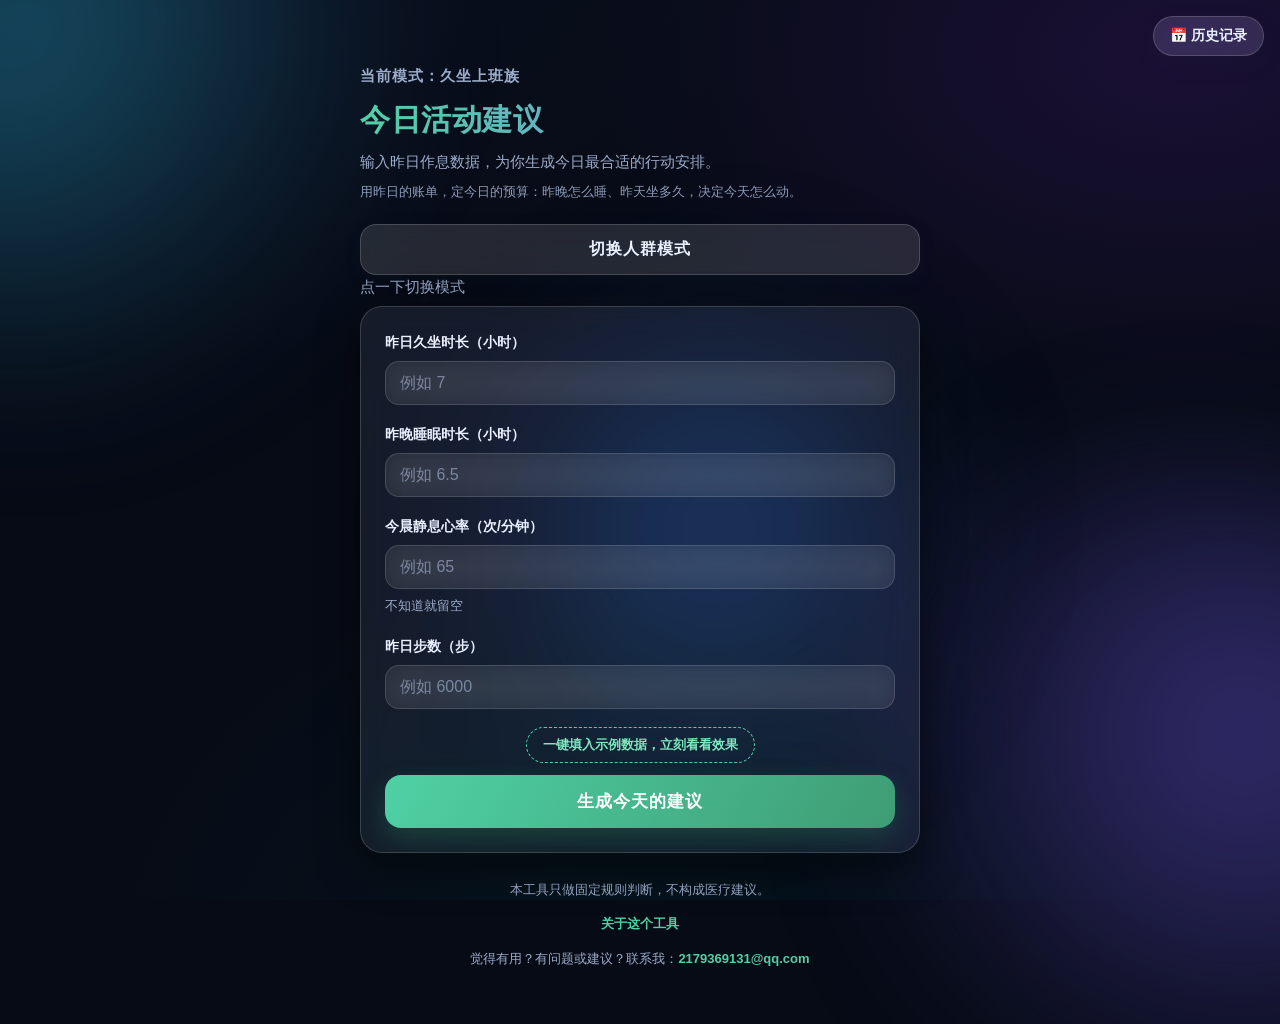
==== index.html @ 4d37d7ee "更新" ====
<!DOCTYPE html>
<html lang="zh-CN" data-theme="day">
<head>
  <meta charset="UTF-8">
  <meta name="viewport" content="width=device-width, initial-scale=1">
  <title>今日活动建议 · 久坐人群健康仪表盘</title>
  <!-- 首屏先按时钟定主题，避免夜间打开时先闪一下亮色 -->
  <script>
    (function () {
      var h = new Date().getHours();
      document.documentElement.setAttribute('data-theme', (h >= 6 && h < 18) ? 'day' : 'night');
    })();
  </script>
  <link rel="stylesheet" href="style.css?v=13">
  <link rel="icon" href="data:image/svg+xml,%3Csvg xmlns='http://www.w3.org/2000/svg' viewBox='0 0 32 32'%3E%3Crect width='32' height='32' rx='7' fill='%232f7d5b'/%3E%3Cpath d='M8 17h4l2-6 3 10 2-4h5' fill='none' stroke='%23fff' stroke-width='2.4' stroke-linecap='round' stroke-linejoin='round'/%3E%3C/svg%3E">
  <!-- Open Graph：分享到微信/社交平台时展示的标题、简介和缩略图 -->
  <meta property="og:type" content="website">
  <meta property="og:locale" content="zh_CN">
  <meta property="og:site_name" content="今日活动建议">
  <meta property="og:title" content="今日活动建议 — 告诉你今天该做什么、不该做什么">
  <meta property="og:description" content="输入昨日久坐、睡眠、心率和步数，按固定规则给出今天最合适的行动安排。用昨日的账单，定今日的预算。">
  <meta property="og:url" content="https://jiaozuo-ren.github.io/shift-health-v1/">
  <meta property="og:image" content="https://jiaozuo-ren.github.io/shift-health-v1/og-preview.png">
  <meta property="og:image:width" content="1200">
  <meta property="og:image:height" content="630">
  <meta property="og:image:alt" content="今日活动建议：久坐人群的数据翻译">
  <!-- Twitter / X 卡片 -->
  <meta name="twitter:card" content="summary_large_image">
  <meta name="twitter:title" content="今日活动建议 — 告诉你今天该做什么、不该做什么">
  <meta name="twitter:description" content="输入昨日久坐、睡眠、心率和步数，按固定规则给出今天最合适的行动安排。">
  <meta name="twitter:image" content="https://jiaozuo-ren.github.io/shift-health-v1/og-preview.png">
  <!-- 提示：og:url 与 og:image 里的域名/路径，部署后请按实际线上地址更新 -->
</head>
<body>
  <!-- 动态流光背景：三个模糊色块缓慢漂移，白天浅色 / 夜间深蓝紫由 CSS 变量控制 -->
  <div class="aurora" aria-hidden="true">
    <span class="blob blob-1"></span>
    <span class="blob blob-2"></span>
    <span class="blob blob-3"></span>
  </div>

  <!-- 右上角：毛玻璃历史记录悬浮按钮 -->
  <button type="button" id="historyBtn" class="float-history" aria-label="打开历史记录">📅 历史记录</button>

  <main class="app">
    <header class="app-header">
      <p class="mode-status" id="modeStatus">当前模式：久坐上班族</p>
      <h1>今日活动建议</h1>
      <p id="appDesc">输入昨日作息数据，为你生成今日最合适的行动安排。</p>
      <p class="app-sub" id="appSub">用昨日的账单，定今日的预算：昨晚怎么睡、昨天坐多久，决定今天怎么动。</p>
      <button type="button" id="modeSwitchBtn" class="mode-switch-btn">切换人群模式</button>
      <p class="mode-hint">点一下切换模式</p>
    </header>

    <!-- 输入区 -->
    <section class="glass form-card" aria-label="输入数据">
      <div class="field" id="fieldSedentary">
        <label for="sedentary">昨日久坐时长（小时）</label>
        <input type="number" id="sedentary" inputmode="decimal" placeholder="例如 7" min="0" max="24" step="0.1" required>
      </div>
      <div class="field">
        <label for="sleep">昨晚睡眠时长（小时）</label>
        <input type="number" id="sleep" inputmode="decimal" placeholder="例如 6.5" min="0" max="24" step="0.1" required>
      </div>
      <div class="field">
        <label for="hr">今晨静息心率（次/分钟）</label>
        <input type="number" id="hr" inputmode="numeric" placeholder="例如 65" min="30" max="250" step="1">
        <p class="field-hint">不知道就留空</p>
      </div>
      <div class="field">
        <label for="steps">昨日步数（步）</label>
        <input type="number" id="steps" inputmode="numeric" placeholder="例如 6000" min="0" max="100000" step="1" required>
      </div>
      <div class="demo-row">
        <button type="button" id="demoBtn" class="demo-btn">一键填入示例数据，立刻看看效果</button>
      </div>
      <button type="button" id="generateBtn" class="primary-btn">生成今天的建议</button>
      <p id="formError" class="form-error" role="alert" hidden></p>
    </section>

    <!-- 结果区 -->
    <section class="result" id="result" hidden aria-live="polite">

      <!-- 巨大的动态环形活力值 -->
      <div class="glass panel ring-panel">
        <div class="ring-wrap">
          <svg class="ring" viewBox="0 0 220 220" role="img" aria-label="今日活力值环形进度">
            <circle class="ring-track" cx="110" cy="110" r="92"></circle>
            <circle class="ring-bar" id="ringBar" cx="110" cy="110" r="92"></circle>
          </svg>
          <div class="ring-center">
            <span class="ring-score" id="vitalityScore">--</span>
            <span class="ring-label">今日活力值</span>
          </div>
        </div>
        <p class="ring-tip" id="ringTip">满分 100 分，四项指标各扣 20 分</p>
      </div>

      <!-- 模块一：状态诊断 -->
      <div class="glass panel">
        <h2><span class="panel-ico">💡</span>状态诊断</h2>
        <p class="risk-badge" id="riskBadge"></p>
        <p class="cause" id="causeExplain"></p>
        <p class="panel-text" id="activityAdvice"></p>
        <p class="taboo" id="tabooAdvice"></p>
      </div>

      <!-- 模块二：运动与拉伸处方 -->
      <div class="glass panel">
        <h2><span class="panel-ico">🏃</span>运动与拉伸处方</h2>
        <p class="panel-text" id="actionAdvice"></p>
        <p class="panel-text sub" id="microAdvice"></p>
      </div>

      <!-- 模块三：饮食与营养干预 -->
      <div class="glass panel">
        <h2><span class="panel-ico">🥗</span>饮食与营养干预</h2>
        <p class="panel-text" id="nutritionAdvice"></p>
        <p class="panel-text sub" id="hydrationAdvice"></p>
      </div>

      <!-- 今天最该做的一件事 -->
      <div class="glass panel key-panel">
        <h2><span class="panel-ico">🎯</span>今天最该做的一件事</h2>
        <p class="key-text" id="keyAdvice"></p>
      </div>

      <!-- AI 私教：按钮 + 隐藏卡片 + 追问输入框 -->
      <div class="glass panel ai-section">
        <button type="button" id="aiBtn" class="ai-btn">🤖 听听AI私教怎么说</button>
        <div id="ai-card" class="ai-card" hidden>
          <p class="ai-title">🤖 AI 私教补充建议</p>
          <div class="ai-content" id="aiReply" aria-live="polite"></div>
          <button type="button" id="aiRetryBtn" class="ai-retry" hidden>↻ 再试一次</button>
          <form class="ai-ask" id="aiAskForm" autocomplete="off">
            <input type="text" id="aiQuestion" placeholder="还想追问点什么？例如：晚上能跑步吗" maxlength="120">
            <button type="submit" id="aiAskBtn">追问</button>
          </form>
        </div>
      </div>

      <div class="actions">
        <button type="button" id="copyBtn" class="ghost-btn">📋 复制建议</button>
        <button type="button" id="shareBtn" class="ghost-btn">生成今日数据卡片</button>
      </div>
    </section>

    <footer class="app-footer">
      <p>本工具只做固定规则判断，不构成医疗建议。</p>
      <p class="last-test" id="lastTest" hidden></p>
      <p><a href="about.html">关于这个工具</a></p>
      <p class="feedback">觉得有用？有问题或建议？联系我：<a href="mailto:2179369131@qq.com">2179369131@qq.com</a></p>
    </footer>

    <div id="toast" class="toast" role="status" aria-live="polite"></div>
  </main>

  <!-- 历史记录弹窗：毛玻璃遮罩 + 居中磨砂卡片 -->
  <div id="historyModal" class="modal" aria-hidden="true">
    <div class="modal-backdrop" data-close="1"></div>
    <div class="modal-card glass" role="dialog" aria-modal="true" aria-labelledby="historyTitle">
      <div class="modal-head">
        <h2 id="historyTitle">📅 历史记录</h2>
        <button type="button" id="historyClose" class="icon-btn" aria-label="关闭历史记录">×</button>
      </div>
      <div id="historyList" class="history-list"></div>
      <div class="modal-foot">
        <button type="button" id="historyClear" class="ghost-btn danger">🗑️ 清空记录</button>
      </div>
    </div>
  </div>

  <!-- 分享卡片：离屏完成截图下载 → 弹出预览 → 手动关闭 -->
  <div id="shareOverlay" class="share-overlay" aria-hidden="true">
    <button type="button" id="shareClose" class="share-close" aria-label="关闭预览">×</button>
    <div id="shareCard" class="share-card">
      <div class="share-card-inner">
        <p class="share-mode" id="shareMode"></p>
        <p class="share-title">今日活动建议</p>
        <div class="share-vitality">
          <span class="share-score" id="shareScore">--</span>
          <span class="share-score-unit">/ 100</span>
        </div>
        <p class="share-vitality-label">今日活力值</p>
        <p class="share-risk" id="shareRisk"></p>
        <div class="share-block">
          <h3>活动建议</h3>
          <p id="shareAdvice"></p>
        </div>
        <div class="share-block">
          <h3>今天最该做的一件事</h3>
          <p id="shareKey"></p>
        </div>
        <p class="share-date" id="shareDate"></p>
        <p class="share-url" id="shareUrl"></p>
      </div>
    </div>
  </div>

  <script src="html2canvas.min.js" onerror="this.onerror=null;this.src='https://fastly.jsdelivr.net/npm/html2canvas@1.4.1/dist/html2canvas.min.js'"></script>
  <script src="script.js?v=13"></script>
</body>
</html>
---- style.css ----
/* ============================================================
   今日活动建议 · 视觉重构版
   1) 白天浅色流光 / 夜间深蓝紫流光（由 data-theme 切换）
   2) 全局 Glassmorphism 毛玻璃
   3) 环形活力值 / 历史记录弹窗 / AI 私教卡片
   ============================================================ */

/* ---------- 主题变量：白天 ---------- */
:root {
  --bg-base: #eef4fb;
  --bg-a: #dfeeff;
  --bg-b: #efe7ff;
  --bg-c: #e2fbf1;

  --blob-1: #8fe3c4;
  --blob-2: #b9a6fb;
  --blob-3: #8ec5ff;

  --ink: #182a23;
  --muted: #5c7168;

  --accent: #2f855a;
  --accent-dark: #276749;
  --accent-soft: rgba(47, 133, 90, 0.12);
  --ai: #6b46c1;
  --ai-dark: #553c9a;

  --glass: rgba(255, 255, 255, 0.52);
  --glass-strong: rgba(255, 255, 255, 0.72);
  --glass-border: rgba(255, 255, 255, 0.8);
  --glass-inner: rgba(255, 255, 255, 0.55);
  --shadow: 0 12px 34px rgba(31, 45, 60, 0.12);
  --input-bg: rgba(255, 255, 255, 0.62);
  --line: rgba(120, 150, 135, 0.22);
  --track: rgba(24, 42, 35, 0.10);

  --error: #b3423a;
  --toast-bg: rgba(24, 42, 35, 0.92);

  --ring-track: rgba(24, 42, 35, 0.10);
  --ring-inner: rgba(255, 255, 255, 0.9);
}

/* ---------- 主题变量：夜间 ---------- */
:root[data-theme="night"] {
  --bg-base: #070b16;
  --bg-a: #0b1020;
  --bg-b: #1a1035;
  --bg-c: #04141d;

  --blob-1: #1f6f8b;
  --blob-2: #4c3f9e;
  --blob-3: #1b3a6b;

  --ink: #e9f0ff;
  --muted: #9babc9;

  --accent: #4fd1a5;
  --accent-dark: #7ee7c0;
  --accent-soft: rgba(79, 209, 165, 0.16);
  --ai: #8b7bf0;
  --ai-dark: #a99bff;

  --glass: rgba(255, 255, 255, 0.07);
  --glass-strong: rgba(255, 255, 255, 0.12);
  --glass-border: rgba(255, 255, 255, 0.16);
  --glass-inner: rgba(255, 255, 255, 0.06);
  --shadow: 0 14px 40px rgba(0, 0, 0, 0.5);
  --input-bg: rgba(255, 255, 255, 0.06);
  --line: rgba(255, 255, 255, 0.14);
  --track: rgba(255, 255, 255, 0.12);

  --error: #ff9b91;
  --toast-bg: rgba(20, 28, 48, 0.92);

  --ring-track: rgba(255, 255, 255, 0.12);
  --ring-inner: rgba(18, 24, 40, 0.9);
}

* { box-sizing: border-box; }

html { -webkit-text-size-adjust: 100%; }

body {
  margin: 0;
  min-height: 100vh;
  font-family: "Microsoft YaHei", "PingFang SC", "Hiragino Sans GB", "Segoe UI", sans-serif;
  color: var(--ink);
  line-height: 1.65;
  background:
    radial-gradient(1200px 700px at 12% -8%, var(--bg-a) 0%, transparent 62%),
    radial-gradient(1000px 620px at 92% 6%, var(--bg-b) 0%, transparent 58%),
    radial-gradient(900px 700px at 50% 108%, var(--bg-c) 0%, transparent 60%),
    var(--bg-base);
  background-attachment: fixed;
  transition: background 0.9s ease, color 0.6s ease;
  overflow-x: hidden;
}

/* ---------- 流动色块：缓慢漂移形成流光 ---------- */
.aurora {
  position: fixed;
  inset: -12vh -8vw;
  z-index: -1;
  pointer-events: none;
}

.blob {
  position: absolute;
  border-radius: 50%;
  filter: blur(80px);
  opacity: 0.72;
  transition: background 0.9s ease, opacity 0.9s ease;
  will-change: transform;
}

.blob-1 {
  width: 46vw; height: 46vw; min-width: 320px; min-height: 320px;
  left: -6vw; top: -6vh;
  background: radial-gradient(circle at 30% 30%, var(--blob-1), transparent 70%);
  animation: drift1 22s ease-in-out infinite alternate;
}

.blob-2 {
  width: 52vw; height: 52vw; min-width: 340px; min-height: 340px;
  right: -10vw; bottom: -14vh;
  background: radial-gradient(circle at 60% 40%, var(--blob-2), transparent 70%);
  animation: drift2 26s ease-in-out infinite alternate;
}

.blob-3 {
  width: 40vw; height: 40vw; min-width: 280px; min-height: 280px;
  left: 38%; top: 34%;
  background: radial-gradient(circle at 50% 50%, var(--blob-3), transparent 70%);
  animation: drift3 30s ease-in-out infinite alternate;
}

@keyframes drift1 {
  0%   { transform: translate3d(0, 0, 0) scale(1); }
  50%  { transform: translate3d(6vw, 5vh, 0) scale(1.12); }
  100% { transform: translate3d(-3vw, 9vh, 0) scale(0.95); }
}

@keyframes drift2 {
  0%   { transform: translate3d(0, 0, 0) scale(1); }
  50%  { transform: translate3d(-7vw, -6vh, 0) scale(1.08); }
  100% { transform: translate3d(4vw, -10vh, 0) scale(1.15); }
}

@keyframes drift3 {
  0%   { transform: translate3d(0, 0, 0) scale(1); opacity: 0.55; }
  60%  { transform: translate3d(-8vw, 6vh, 0) scale(1.2); opacity: 0.8; }
  100% { transform: translate3d(5vw, -5vh, 0) scale(0.9); opacity: 0.6; }
}

/* ---------- 毛玻璃基类 ---------- */
.glass {
  background: var(--glass);
  border: 1px solid var(--glass-border);
  border-radius: 22px;
  box-shadow: var(--shadow);
  -webkit-backdrop-filter: blur(16px) saturate(150%);
  backdrop-filter: blur(16px) saturate(150%);
  transition: background 0.6s ease, border-color 0.6s ease, box-shadow 0.6s ease;
}

/* ---------- 布局 ---------- */
.app {
  max-width: 600px;
  margin: 0 auto;
  padding: 64px 20px 42px;
}

.app-header h1 {
  font-size: 30px;
  margin: 0 0 6px;
  letter-spacing: 0.5px;
  background: linear-gradient(100deg, var(--accent), var(--ai));
  -webkit-background-clip: text;
  background-clip: text;
  -webkit-text-fill-color: transparent;
}

.app-header p {
  color: var(--muted);
  margin: 0 0 6px;
  font-size: 15px;
}

.app-header .app-sub {
  margin: 0 0 22px;
  font-size: 13px;
  opacity: 0.9;
}

.mode-status {
  margin: 0 0 8px;
  font-size: 13px;
  font-weight: 700;
  letter-spacing: 1px;
  color: var(--accent);
}

.mode-switch-btn {
  width: 100%;
  padding: 14px;
  font-size: 16px;
  font-weight: 700;
  letter-spacing: 1px;
  border: 1px solid var(--glass-border);
  border-radius: 16px;
  background: var(--glass-strong);
  color: var(--ink);
  cursor: pointer;
  -webkit-backdrop-filter: blur(12px);
  backdrop-filter: blur(12px);
  box-shadow: 0 6px 18px rgba(31, 45, 60, 0.10);
  transition: transform 0.12s ease, background 0.3s ease, border-color 0.3s ease;
}

.mode-switch-btn:hover { border-color: var(--accent); }
.mode-switch-btn:active { transform: translateY(1px); }

.mode-hint {
  margin: 8px 0 0;
  font-size: 13px;
  color: var(--muted);
}

/* ---------- 表单 ---------- */
.form-card {
  padding: 24px;
  margin-top: 4px;
}

.field { margin-bottom: 18px; }

.field label {
  display: block;
  font-size: 14px;
  font-weight: 600;
  margin-bottom: 7px;
}

.field input {
  width: 100%;
  padding: 12px 14px;
  font-size: 16px;
  color: var(--ink);
  border: 1px solid var(--line);
  border-radius: 14px;
  background: var(--input-bg);
  -webkit-backdrop-filter: blur(10px);
  backdrop-filter: blur(10px);
  transition: border-color 0.2s ease, box-shadow 0.2s ease, background 0.4s ease;
}

.field input::placeholder { color: var(--muted); opacity: 0.7; }

.field input:focus {
  outline: none;
  border-color: var(--accent);
  box-shadow: 0 0 0 4px var(--accent-soft);
}

.field-hint {
  margin: 6px 0 0;
  font-size: 13px;
  color: var(--muted);
}

.demo-row {
  margin: 2px 0 12px;
  text-align: center;
}

.demo-btn {
  width: auto;
  display: inline-block;
  padding: 8px 16px;
  font-size: 13px;
  font-weight: 600;
  color: var(--accent-dark);
  background: transparent;
  border: 1px dashed var(--accent);
  border-radius: 999px;
  cursor: pointer;
  transition: background 0.2s ease;
}

.demo-btn:hover { background: var(--accent-soft); }

/* 通用按钮 */
button { font-family: inherit; }

.primary-btn {
  width: 100%;
  padding: 15px;
  font-size: 17px;
  font-weight: 700;
  letter-spacing: 1px;
  color: #fff;
  border: 0;
  border-radius: 16px;
  cursor: pointer;
  background: linear-gradient(120deg, var(--accent) 0%, #3f9d75 55%, var(--accent-dark) 100%);
  background-size: 180% 180%;
  box-shadow: 0 10px 24px rgba(47, 133, 90, 0.32);
  transition: background-position 0.6s ease, transform 0.12s ease, box-shadow 0.3s ease;
}

.primary-btn:hover {
  background-position: 100% 0;
  box-shadow: 0 12px 28px rgba(47, 133, 90, 0.4);
}

.primary-btn:active { transform: translateY(1px); }

.primary-btn:disabled {
  background: var(--track);
  color: var(--muted);
  box-shadow: none;
  cursor: wait;
}

.ghost-btn {
  padding: 12px 16px;
  font-size: 15px;
  font-weight: 600;
  color: var(--ink);
  background: var(--glass-strong);
  border: 1px solid var(--glass-border);
  border-radius: 14px;
  cursor: pointer;
  -webkit-backdrop-filter: blur(10px);
  backdrop-filter: blur(10px);
  transition: border-color 0.2s ease, transform 0.12s ease;
}

.ghost-btn:hover { border-color: var(--accent); }
.ghost-btn:active { transform: translateY(1px); }

.ghost-btn.danger { color: var(--error); }
.ghost-btn.danger:hover { border-color: var(--error); }

.ghost-btn:disabled {
  color: var(--muted);
  cursor: wait;
  border-color: var(--line);
}

.form-error {
  color: var(--error);
  font-size: 14px;
  margin: 14px 0 0;
}

button:focus-visible,
.field input:focus-visible {
  outline: 2px solid var(--accent);
  outline-offset: 2px;
}

/* ---------- 结果区 ---------- */
.result { margin-top: 22px; }

.panel {
  padding: 22px;
  margin-bottom: 16px;
}

.panel h2 {
  display: flex;
  align-items: center;
  gap: 8px;
  margin: 0 0 12px;
  font-size: 16px;
  letter-spacing: 0.4px;
  color: var(--ink);
}

.panel-ico {
  font-size: 18px;
  line-height: 1;
}

.panel-text {
  margin: 0 0 8px;
  font-size: 15px;
}

.panel-text.sub {
  margin: 10px 0 0;
  padding-top: 10px;
  border-top: 1px dashed var(--line);
  color: var(--muted);
}

.panel-text:last-child { margin-bottom: 0; }

.taboo {
  margin: 12px 0 0;
  padding: 10px 12px;
  font-size: 13px;
  line-height: 1.7;
  color: var(--error);
  background: rgba(226, 90, 78, 0.08);
  border-left: 3px solid var(--error);
  border-radius: 10px;
}

.key-panel {
  background: linear-gradient(135deg, rgba(47, 133, 90, 0.16), rgba(107, 70, 193, 0.10));
}

.key-text {
  margin: 0;
  font-size: 17px;
  font-weight: 700;
  line-height: 1.6;
}

/* 状态徽标 */
.risk-badge {
  display: inline-block;
  margin: 0 0 12px;
  padding: 7px 14px;
  border-radius: 999px;
  font-size: 14px;
  font-weight: 700;
}

/* 「昨日账单」：解释为什么判定成这个灯，昨日因 → 今日果 */
.cause {
  margin: 0 0 12px;
  padding: 8px 12px;
  font-size: 13.5px;
  line-height: 1.7;
  color: var(--muted);
  background: var(--glass-inner);
  border-left: 3px solid var(--line);
  border-radius: 0 10px 10px 0;
}

.risk-red {
  background: rgba(226, 90, 78, 0.16);
  color: #b3423a;
  border: 1px solid rgba(226, 90, 78, 0.35);
}

.risk-yellow {
  background: rgba(226, 168, 40, 0.18);
  color: #9c7316;
  border: 1px solid rgba(226, 168, 40, 0.38);
}

.risk-green {
  background: rgba(47, 133, 90, 0.16);
  color: #2f7d5b;
  border: 1px solid rgba(47, 133, 90, 0.32);
}

:root[data-theme="night"] .risk-red { color: #ff9b91; }
:root[data-theme="night"] .risk-yellow { color: #f0cd72; }
:root[data-theme="night"] .risk-green { color: #7fe3b4; }
:root[data-theme="night"] .taboo { background: rgba(255, 120, 110, 0.10); }

/* ---------- 环形活力值 ---------- */
.ring-panel {
  display: flex;
  flex-direction: column;
  align-items: center;
  padding: 26px 22px 20px;
}

.ring-wrap {
  position: relative;
  width: min(240px, 62vw);
  aspect-ratio: 1 / 1;
}

.ring {
  width: 100%;
  height: 100%;
  transform: rotate(-90deg);
  overflow: visible;
}

.ring-track,
.ring-bar {
  fill: none;
  stroke-width: 15;
  stroke-linecap: round;
}

.ring-track { stroke: var(--ring-track); }

.ring-bar {
  stroke: var(--accent);
  stroke-dasharray: 578.05;   /* 2πr，r=92 */
  stroke-dashoffset: 578.05;  /* 初始完全隐藏，生成时平滑生长 */
  transition: stroke-dashoffset 1.1s cubic-bezier(0.22, 0.8, 0.24, 1), stroke 0.45s ease, filter 0.45s ease;
}

.ring-red {
  stroke: #ef4444;
  filter: drop-shadow(0 0 10px rgba(239, 68, 68, 0.55));
}

.ring-yellow {
  stroke: #eab308;
  filter: drop-shadow(0 0 10px rgba(234, 179, 8, 0.5));
}

.ring-green {
  stroke: #22c55e;
  filter: drop-shadow(0 0 16px rgba(34, 197, 94, 0.7));
}

.ring-center {
  position: absolute;
  inset: 0;
  display: flex;
  flex-direction: column;
  align-items: center;
  justify-content: center;
  gap: 2px;
}

.ring-score {
  font-size: 62px;
  font-weight: 800;
  line-height: 1;
  letter-spacing: -2px;
  font-variant-numeric: tabular-nums;
}

.ring-label {
  font-size: 13px;
  letter-spacing: 3px;
  color: var(--muted);
}

.ring-tip {
  margin: 14px 0 0;
  font-size: 12px;
  color: var(--muted);
}

/* ---------- AI 私教 ---------- */
.ai-section { padding: 18px; }

.ai-btn {
  width: 100%;
  padding: 15px;
  font-size: 16px;
  font-weight: 700;
  letter-spacing: 0.5px;
  color: #fff;
  border: 0;
  border-radius: 16px;
  cursor: pointer;
  background: linear-gradient(120deg, #7c5ce0 0%, #6b46c1 55%, #4c51bf 100%);
  background-size: 180% 180%;
  box-shadow: 0 10px 24px rgba(107, 70, 193, 0.34);
  transition: background-position 0.6s ease, transform 0.12s ease, box-shadow 0.3s ease;
}

.ai-btn:hover {
  background-position: 100% 0;
  box-shadow: 0 12px 28px rgba(107, 70, 193, 0.44);
}

.ai-btn:active { transform: translateY(1px); }

.ai-btn:disabled {
  background: var(--track);
  color: var(--muted);
  box-shadow: none;
  cursor: wait;
}

.ai-card {
  margin-top: 14px;
  padding: 16px;
  border-radius: 16px;
  background: var(--glass-inner);
  border: 1px solid var(--glass-border);
  animation: fadeUp 0.35s ease both;
}

.ai-title {
  margin: 0 0 8px;
  font-size: 14px;
  font-weight: 700;
  color: var(--ai);
}

.ai-content {
  margin: 0;
  font-size: 15px;
  line-height: 1.8;
  white-space: pre-wrap;
  word-break: break-word;
}

/* 失败后的原地重试：手机上不用再滚回顶部点大按钮 */
.ai-retry {
  margin-top: 12px;
  padding: 9px 16px;
  font-size: 14px;
  font-weight: 700;
  color: var(--ai);
  background: transparent;
  border: 1px solid var(--ai);
  border-radius: 12px;
  cursor: pointer;
  transition: background 0.2s ease, opacity 0.2s ease;
}

.ai-retry:hover { background: var(--glass-border); }

.ai-retry:disabled { opacity: 0.5; cursor: wait; }

.ai-ask {
  display: flex;
  gap: 8px;
  margin-top: 14px;
  padding-top: 12px;
  border-top: 1px dashed var(--line);
}

.ai-ask input {
  flex: 1;
  min-width: 0;
  padding: 10px 12px;
  font-size: 14px;
  color: var(--ink);
  border: 1px solid var(--line);
  border-radius: 12px;
  background: var(--input-bg);
  transition: border-color 0.2s ease, box-shadow 0.2s ease;
}

.ai-ask input::placeholder { color: var(--muted); opacity: 0.7; }

.ai-ask input:focus {
  outline: none;
  border-color: var(--ai);
  box-shadow: 0 0 0 3px rgba(107, 70, 193, 0.18);
}

.ai-ask button {
  flex: none;
  padding: 10px 18px;
  font-size: 14px;
  font-weight: 700;
  color: #fff;
  border: 0;
  border-radius: 12px;
  cursor: pointer;
  background: linear-gradient(120deg, var(--ai), var(--ai-dark));
  transition: opacity 0.2s ease;
}

.ai-ask button:disabled { opacity: 0.55; cursor: wait; }

.actions {
  display: flex;
  gap: 10px;
  margin-top: 14px;
}

.actions .ghost-btn { flex: 1; }

@keyframes fadeUp {
  from { opacity: 0; transform: translateY(8px); }
  to   { opacity: 1; transform: translateY(0); }
}

/* ---------- 悬浮历史按钮 ---------- */
.float-history {
  position: fixed;
  top: 16px;
  right: 16px;
  z-index: 50;
  padding: 10px 16px;
  font-size: 14px;
  font-weight: 700;
  color: var(--ink);
  border: 1px solid var(--glass-border);
  border-radius: 999px;
  background: var(--glass-strong);
  -webkit-backdrop-filter: blur(14px) saturate(160%);
  backdrop-filter: blur(14px) saturate(160%);
  box-shadow: 0 8px 22px rgba(31, 45, 60, 0.14);
  cursor: pointer;
  transition: transform 0.14s ease, border-color 0.25s ease, background 0.4s ease;
}

.float-history:hover {
  transform: translateY(-1px);
  border-color: var(--accent);
}

/* ---------- 历史记录弹窗 ---------- */
.modal {
  position: fixed;
  inset: 0;
  z-index: 60;
  display: none;
}

.modal.show {
  display: flex;
  align-items: center;
  justify-content: center;
  padding: 18px;
}

.modal-backdrop {
  position: absolute;
  inset: 0;
  background: rgba(8, 14, 24, 0.45);
  -webkit-backdrop-filter: blur(8px);
  backdrop-filter: blur(8px);
  animation: fadeIn 0.25s ease both;
}

.modal-card {
  position: relative;
  width: 100%;
  max-width: 460px;
  max-height: 82vh;
  display: flex;
  flex-direction: column;
  padding: 20px;
  border-radius: 24px;
  background: var(--glass-strong);
  animation: popIn 0.3s cubic-bezier(0.2, 0.9, 0.25, 1) both;
}

@keyframes fadeIn { from { opacity: 0; } to { opacity: 1; } }

@keyframes popIn {
  from { opacity: 0; transform: translateY(14px) scale(0.97); }
  to   { opacity: 1; transform: translateY(0) scale(1); }
}

.modal-head {
  display: flex;
  align-items: center;
  justify-content: space-between;
  margin-bottom: 14px;
}

.modal-head h2 {
  margin: 0;
  font-size: 17px;
  letter-spacing: 0.5px;
}

.icon-btn {
  width: 36px;
  height: 36px;
  padding: 0;
  font-size: 22px;
  line-height: 1;
  color: var(--ink);
  border: 1px solid var(--glass-border);
  border-radius: 50%;
  background: var(--glass-inner);
  cursor: pointer;
}

.icon-btn:hover { border-color: var(--accent); }

.history-list {
  flex: 1 1 auto;
  min-height: 0;   /* 关键：让列表在 flex 列里正确滚动，否则会撑破弹窗 */
  overflow-y: auto;
  padding-right: 2px;
}

.history-empty {
  margin: 18px 0;
  text-align: center;
  font-size: 14px;
  color: var(--muted);
}

.h-card {
  display: flex;
  align-items: center;
  gap: 12px;
  padding: 13px 14px;
  margin-bottom: 10px;
  border-radius: 16px;
  background: var(--glass-inner);
  border: 1px solid var(--glass-border);
  -webkit-backdrop-filter: blur(10px);
  backdrop-filter: blur(10px);
}

.h-main { flex: 1; min-width: 0; }

.h-date {
  margin: 0 0 3px;
  font-size: 13px;
  font-weight: 700;
  color: var(--muted);
}

.h-data {
  margin: 0;
  font-size: 13px;
  line-height: 1.6;
  word-break: break-word;
}

.h-ring {
  position: relative;
  flex: none;
  width: 48px;
  height: 48px;
  border-radius: 50%;
  display: grid;
  place-items: center;
  background: conic-gradient(var(--ring-c, var(--accent)) calc(var(--p, 0) * 1%), var(--ring-track) 0);
}

.h-ring span {
  width: 37px;
  height: 37px;
  border-radius: 50%;
  display: grid;
  place-items: center;
  font-size: 12px;
  font-weight: 800;
  background: var(--ring-inner);
  color: var(--ink);
}

.h-ring.red { --ring-c: #ef4444; }
.h-ring.yellow { --ring-c: #eab308; }
.h-ring.green { --ring-c: #22c55e; }

.h-restore {
  flex: none;
  padding: 8px 10px;
  font-size: 13px;
  font-weight: 700;
  color: var(--accent-dark);
  border: 1px solid var(--glass-border);
  border-radius: 12px;
  background: var(--glass-inner);
  cursor: pointer;
  transition: border-color 0.2s ease, transform 0.12s ease;
}

.h-restore:hover { border-color: var(--accent); }
.h-restore:active { transform: translateY(1px); }

.modal-foot {
  margin-top: 6px;
  padding-top: 12px;
  border-top: 1px solid var(--line);
}

.modal-foot .ghost-btn { width: 100%; }

/* ---------- Toast ---------- */
.toast {
  position: fixed;
  left: 50%;
  bottom: 34px;
  transform: translateX(-50%) translateY(10px);
  max-width: 82vw;
  padding: 11px 20px;
  font-size: 14px;
  color: #fff;
  background: var(--toast-bg);
  border-radius: 999px;
  box-shadow: 0 10px 26px rgba(0, 0, 0, 0.28);
  opacity: 0;
  pointer-events: none;
  transition: opacity 0.22s ease, transform 0.22s ease;
  z-index: 80;
}

.toast.show {
  opacity: 1;
  transform: translateX(-50%) translateY(0);
}

/* ---------- 页脚 ---------- */
.app-footer {
  margin-top: 26px;
  text-align: center;
  color: var(--muted);
  font-size: 13px;
}

.app-footer a {
  color: var(--accent);
  text-decoration: none;
  font-weight: 600;
}

.app-footer a:hover { text-decoration: underline; }

.feedback { margin-top: 10px; }

.last-test { margin: 4px 0 0; }

/* ---------- 关于页（about.html 沿用） ---------- */
.about-card {
  background: var(--glass);
  border: 1px solid var(--glass-border);
  border-radius: 20px;
  box-shadow: var(--shadow);
  -webkit-backdrop-filter: blur(16px) saturate(150%);
  backdrop-filter: blur(16px) saturate(150%);
  padding: 20px 24px;
  margin-bottom: 16px;
}

.about-card h2 {
  font-size: 16px;
  margin: 0 0 10px;
  color: var(--accent);
  border-left: 4px solid var(--accent);
  padding-left: 10px;
}

.about-card p {
  margin: 0 0 10px;
  font-size: 15px;
}

.about-card p:last-child { margin-bottom: 0; }

.rule-list {
  margin: 0 0 12px;
  padding-left: 20px;
}

.rule-list li {
  margin-bottom: 8px;
  font-size: 15px;
}

.disclaimer {
  border-color: rgba(226, 90, 78, 0.35);
  background: rgba(226, 90, 78, 0.08);
}

.disclaimer h2 {
  color: var(--error);
  border-left-color: var(--error);
}

/* ---------- 分享卡片 ---------- */
.share-overlay {
  position: fixed;
  inset: 0;
  z-index: 70;
  display: none;
  padding: 24px;
  overflow: auto;
  background: rgba(8, 14, 24, 0.6);
  -webkit-backdrop-filter: blur(8px);
  backdrop-filter: blur(8px);
}

.share-overlay.show { display: flex; }

.share-close {
  position: fixed;
  top: 18px;
  right: 18px;
  width: 44px;
  height: 44px;
  padding: 0;
  font-size: 26px;
  line-height: 40px;
  border: 0;
  border-radius: 50%;
  background: rgba(255, 255, 255, 0.92);
  color: #22302a;
  cursor: pointer;
  box-shadow: 0 2px 10px rgba(0, 0, 0, 0.25);
  z-index: 71;
}

.share-card {
  position: absolute;
  left: -9999px;
  top: 0;
  width: 600px;
  box-sizing: border-box;
  padding: 46px 40px 40px;
  color: #fff;
  border-radius: 24px;
  background: linear-gradient(160deg, #16352a 0%, #1f5c43 55%, #2f855a 100%);
  font-family: "Microsoft YaHei", "PingFang SC", "Segoe UI", sans-serif;
}

.share-overlay.show .share-card {
  position: relative;
  left: auto;
  top: auto;
  margin: auto;
  max-width: 600px;
}

.share-card-inner { text-align: center; }

.share-mode {
  margin: 0;
  font-size: 15px;
  letter-spacing: 3px;
  color: rgba(255, 255, 255, 0.78);
}

.share-title {
  margin: 10px 0 30px;
  font-size: 30px;
  font-weight: 700;
  letter-spacing: 2px;
}

.share-vitality {
  display: flex;
  align-items: baseline;
  justify-content: center;
  gap: 8px;
}

.share-score {
  font-size: 72px;
  font-weight: 800;
  line-height: 1;
}

.share-score-unit {
  font-size: 20px;
  color: rgba(255, 255, 255, 0.7);
}

.share-vitality-label {
  margin: 10px 0 0;
  font-size: 14px;
  letter-spacing: 4px;
  color: rgba(255, 255, 255, 0.85);
}

.share-block {
  margin-top: 22px;
  padding: 18px 22px;
  text-align: left;
  border-radius: 16px;
  background: rgba(255, 255, 255, 0.12);
  border: 1px solid rgba(255, 255, 255, 0.16);
}

.share-block h3 {
  margin: 0 0 8px;
  font-size: 15px;
  color: #ffd98a;
  border-left: 4px solid #ffd98a;
  padding-left: 10px;
}

.share-block p {
  margin: 0;
  font-size: 16px;
  line-height: 1.75;
}

.share-risk {
  margin: 2px 0 14px;
  font-size: 15px;
  font-weight: 700;
  color: #ffd98a;
}

.share-date {
  margin: 30px 0 0;
  font-size: 13px;
  color: rgba(255, 255, 255, 0.6);
}

.share-url {
  margin: 6px 0 0;
  font-size: 16px;
  font-weight: 700;
  letter-spacing: 1px;
  color: #ffd98a;
}

/* ---------- 移动端 ---------- */
@media (max-width: 480px) {
  .app { padding: 74px 16px 34px; }
  .app-header h1 { font-size: 25px; }
  .ring-score { font-size: 52px; }
  .panel { padding: 18px; }
  .actions { flex-direction: column; }

  /* 手机上大面积高斯模糊非常吃 GPU：缩小模糊半径、去掉一层光斑，
     否则滚动和点击会明显发涩 */
  .blob { filter: blur(48px); opacity: 0.6; }
  .blob-3 { display: none; }

  .glass,
  .about-card {
    -webkit-backdrop-filter: blur(8px) saturate(140%);
    backdrop-filter: blur(8px) saturate(140%);
  }

  .float-history {
    -webkit-backdrop-filter: blur(8px);
    backdrop-filter: blur(8px);
  }

  .modal-backdrop {
    -webkit-backdrop-filter: blur(4px);
    backdrop-filter: blur(4px);
  }
}

/* 尊重「减少动态效果」的系统设置 */
@media (prefers-reduced-motion: reduce) {
  .blob { animation: none; }
  .ring-bar { transition: none; }
  * { animation-duration: 0.001ms !important; }
}
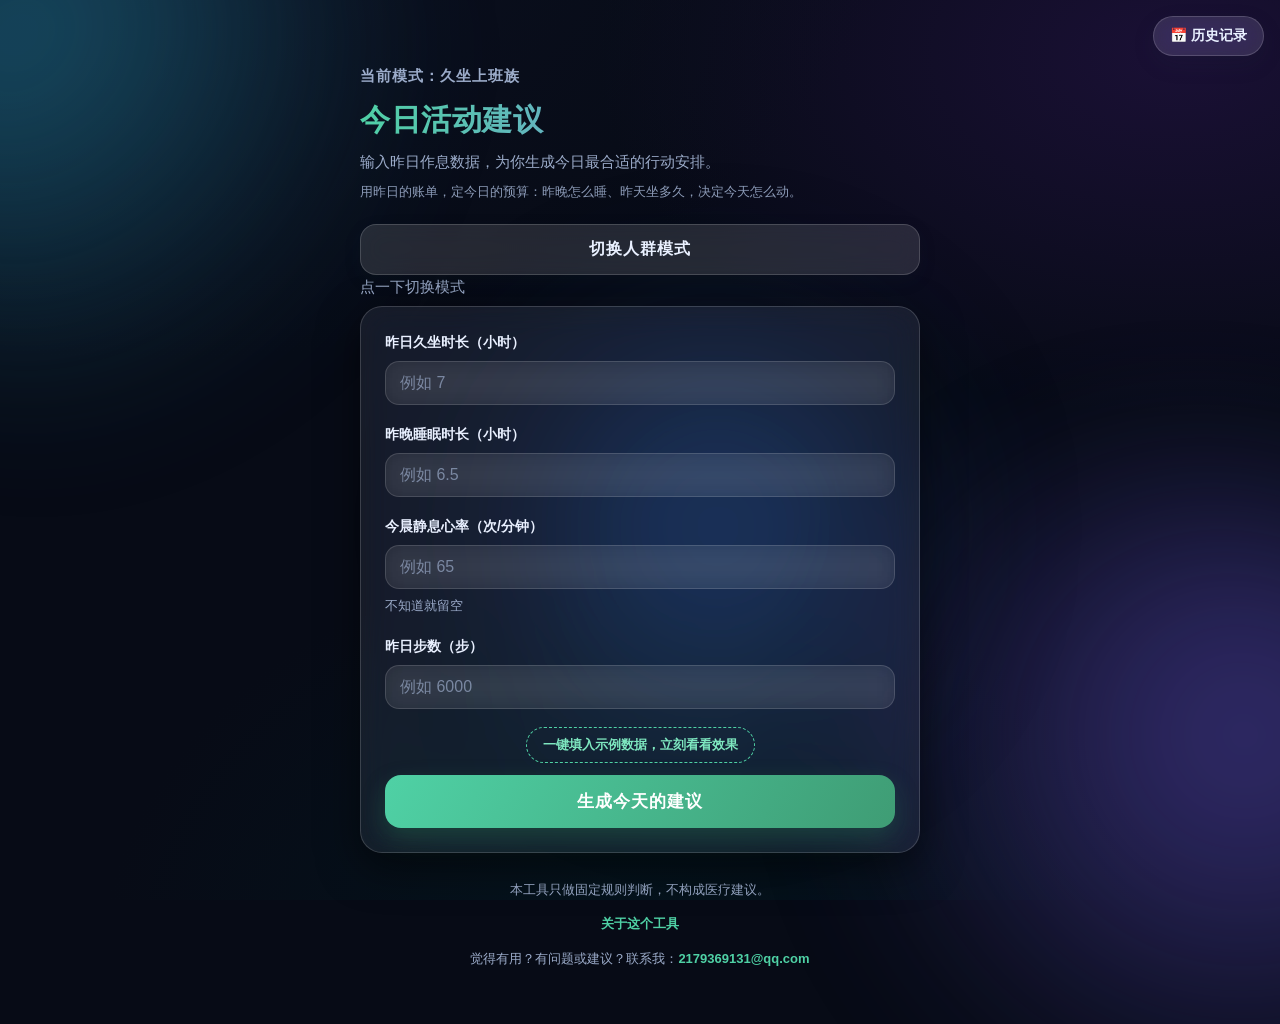
==== commit d3c3d190: "震感，呼吸灯" ====
--- a/index.html
+++ b/index.html
@@ -11,7 +11,7 @@
       document.documentElement.setAttribute('data-theme', (h >= 6 && h < 18) ? 'day' : 'night');
     })();
   </script>
-  <link rel="stylesheet" href="style.css?v=13">
+  <link rel="stylesheet" href="style.css?v=15">
   <link rel="icon" href="data:image/svg+xml,%3Csvg xmlns='http://www.w3.org/2000/svg' viewBox='0 0 32 32'%3E%3Crect width='32' height='32' rx='7' fill='%232f7d5b'/%3E%3Cpath d='M8 17h4l2-6 3 10 2-4h5' fill='none' stroke='%23fff' stroke-width='2.4' stroke-linecap='round' stroke-linejoin='round'/%3E%3C/svg%3E">
   <!-- Open Graph：分享到微信/社交平台时展示的标题、简介和缩略图 -->
   <meta property="og:type" content="website">
@@ -92,6 +92,8 @@
             <span class="ring-score" id="vitalityScore">--</span>
             <span class="ring-label">今日活力值</span>
           </div>
+          <!-- 动态情绪小精灵：随分数换图标和动画 -->
+          <span class="ring-emoji" id="ringEmoji" aria-hidden="true">🙂</span>
         </div>
         <p class="ring-tip" id="ringTip">满分 100 分，四项指标各扣 20 分</p>
       </div>
@@ -137,11 +139,24 @@
             <button type="submit" id="aiAskBtn">追问</button>
           </form>
         </div>
+
+        <!-- 不花钱的情绪彩蛋：本地数组随机，不调用接口 -->
+        <div class="fortune">
+          <button type="button" id="fortuneBtn" class="fortune-btn">🎲 抽一句今日能量签</button>
+          <p class="fortune-text" id="fortuneText" aria-live="polite"></p>
+        </div>
       </div>
 
       <div class="actions">
         <button type="button" id="copyBtn" class="ghost-btn">📋 复制建议</button>
         <button type="button" id="shareBtn" class="ghost-btn">生成今日数据卡片</button>
+      </div>
+
+      <!-- 情绪价值：60 秒深呼吸放松 -->
+      <div class="glass panel breathe-panel">
+        <h2><span class="panel-ico">🧘</span>别被数字牵着走</h2>
+        <p class="panel-text sub">数据只是参考。如果现在心跳快、心里烦，先跟着球呼吸 60 秒，比看更多指标有用。</p>
+        <button type="button" id="breatheBtn" class="breathe-open">🧘 开启 60 秒深呼吸放松</button>
       </div>
     </section>
 
@@ -168,6 +183,18 @@
         <button type="button" id="historyClear" class="ghost-btn danger">🗑️ 清空记录</button>
       </div>
     </div>
+  </div>
+
+  <!-- 呼吸放松覆盖层：跟着圆球吸气 / 憋气 / 呼气，60 秒自动结束 -->
+  <div id="breatheOverlay" class="breathe-overlay" aria-hidden="true" hidden>
+    <div class="breathe-stage">
+      <div class="breathe-ball" id="breatheBall">
+        <span class="breathe-phase" id="breathePhase">吸气</span>
+      </div>
+      <p class="breathe-time" id="breatheTime">还剩 60 秒</p>
+      <p class="breathe-tip">吸 4 秒 · 憋 4 秒 · 呼 4 秒</p>
+    </div>
+    <button type="button" id="breatheClose" class="breathe-close">结束放松</button>
   </div>
 
   <!-- 分享卡片：离屏完成截图下载 → 弹出预览 → 手动关闭 -->
@@ -198,6 +225,6 @@
   </div>
 
   <script src="html2canvas.min.js" onerror="this.onerror=null;this.src='https://fastly.jsdelivr.net/npm/html2canvas@1.4.1/dist/html2canvas.min.js'"></script>
-  <script src="script.js?v=13"></script>
+  <script src="script.js?v=15"></script>
 </body>
 </html>
--- a/style.css
+++ b/style.css
@@ -1099,13 +1099,243 @@
   color: #ffd98a;
 }
 
+/* ---------- 情绪价值模块：情绪 Emoji / 呼吸球 / 能量签 ---------- */
+
+/* 环形旁边的情绪小精灵 */
+.ring-emoji {
+  position: absolute;
+  top: 0;
+  right: -4%;
+  font-size: 34px;
+  line-height: 1;
+  filter: drop-shadow(0 6px 14px rgba(0, 0, 0, 0.16));
+  will-change: transform;
+}
+
+.emoji-low { animation: emojiShake 2.4s ease-in-out infinite; }
+.emoji-mid { animation: emojiGlow 3s ease-in-out infinite; }
+.emoji-high { animation: emojiFloat 2.8s ease-in-out infinite; }
+
+/* 红灯：偶尔抖一下，像没电的设备在挣扎 */
+@keyframes emojiShake {
+  0%, 82%, 100% { transform: translateX(0) rotate(0deg); }
+  85% { transform: translateX(-2px) rotate(-4deg); }
+  88% { transform: translateX(2px) rotate(4deg); }
+  91% { transform: translateX(-1px) rotate(-2deg); }
+  94% { transform: translateX(1px) rotate(2deg); }
+}
+
+/* 黄灯：微光呼吸 */
+@keyframes emojiGlow {
+  0%, 100% { opacity: 0.82; filter: drop-shadow(0 0 2px rgba(250, 204, 21, 0.35)); }
+  50% { opacity: 1; filter: drop-shadow(0 0 14px rgba(250, 204, 21, 0.9)); }
+}
+
+/* 绿灯：轻轻上浮 */
+@keyframes emojiFloat {
+  0%, 100% { transform: translateY(0); }
+  50% { transform: translateY(-8px); }
+}
+
+/* ---- 60 秒深呼吸 ---- */
+/* 与上方「复制建议 / 生成卡片」按钮组拉开距离，避免贴在一起看着像重叠 */
+.breathe-panel {
+  position: relative;
+  margin-top: 26px;
+  padding-top: 26px;
+  text-align: center;
+}
+
+/* 顶部一条渐隐细线，进一步区分「这是另一块内容」 */
+.breathe-panel::before {
+  content: '';
+  position: absolute;
+  top: 0;
+  left: 18%;
+  right: 18%;
+  height: 1px;
+  background: linear-gradient(90deg, transparent, var(--glass-border), transparent);
+}
+
+.breathe-open {
+  width: 100%;
+  margin-top: 14px;
+  padding: 14px;
+  font-size: 15px;
+  font-weight: 700;
+  color: var(--ink);
+  background: var(--glass-inner);
+  border: 1px solid var(--glass-border);
+  border-radius: 14px;
+  cursor: pointer;
+  transition: transform 0.15s ease, box-shadow 0.3s ease;
+}
+
+.breathe-open:hover {
+  transform: translateY(-1px);
+  box-shadow: var(--shadow);
+}
+
+.breathe-overlay {
+  position: fixed;
+  inset: 0;
+  z-index: 60;
+  display: flex;
+  flex-direction: column;
+  align-items: center;
+  justify-content: center;
+  gap: 26px;
+  background: radial-gradient(circle at 50% 45%, rgba(22, 28, 44, 0.74), rgba(6, 9, 16, 0.94));
+  -webkit-backdrop-filter: blur(10px);
+  backdrop-filter: blur(10px);
+  opacity: 0;
+  transition: opacity 0.4s ease;
+}
+
+.breathe-overlay[hidden] { display: none; }
+.breathe-overlay.is-open { opacity: 1; }
+
+.breathe-stage {
+  display: flex;
+  flex-direction: column;
+  align-items: center;
+  gap: 20px;
+  text-align: center;
+}
+
+.breathe-ball {
+  width: min(46vw, 200px);
+  height: min(46vw, 200px);
+  display: flex;
+  align-items: center;
+  justify-content: center;
+  border-radius: 50%;
+  color: #fff;
+  font-size: 17px;
+  font-weight: 700;
+  letter-spacing: 3px;
+  background: radial-gradient(circle at 35% 30%,
+    rgba(255, 255, 255, 0.95) 0%,
+    rgba(124, 92, 224, 0.86) 45%,
+    rgba(76, 81, 191, 0.92) 100%);
+  box-shadow:
+    0 0 60px rgba(124, 92, 224, 0.5),
+    inset 0 0 44px rgba(255, 255, 255, 0.32);
+  transform: scale(0.72);
+  will-change: transform;
+}
+
+/* 只在打开后启动呼吸循环，关掉就停，不空转 */
+.breathe-overlay.is-open .breathe-ball {
+  animation: breatheCycle 12s ease-in-out infinite;
+}
+
+/* 0—4s 放大（吸气）→ 4—8s 保持（憋气）→ 8—12s 缩小（呼气） */
+@keyframes breatheCycle {
+  0%      { transform: scale(0.72); }
+  33.33%  { transform: scale(1.12); }
+  66.66%  { transform: scale(1.12); }
+  100%    { transform: scale(0.72); }
+}
+
+/* 系统开启「减少动态效果」时的替代方案：不缩放，改用明暗呼吸 */
+@keyframes breatheFade {
+  0%    { opacity: 0.5; }
+  33.33% { opacity: 1; }
+  66.66% { opacity: 1; }
+  100%  { opacity: 0.5; }
+}
+
+.breathe-phase {
+  opacity: 0.94;
+  text-shadow: 0 2px 12px rgba(0, 0, 0, 0.35);
+}
+
+.breathe-time {
+  margin: 0;
+  font-size: 15px;
+  color: rgba(255, 255, 255, 0.88);
+  font-variant-numeric: tabular-nums;
+}
+
+.breathe-tip {
+  margin: 0;
+  font-size: 12.5px;
+  color: rgba(255, 255, 255, 0.5);
+}
+
+.breathe-close {
+  padding: 10px 24px;
+  font-size: 14px;
+  font-weight: 700;
+  color: #fff;
+  background: rgba(255, 255, 255, 0.14);
+  border: 1px solid rgba(255, 255, 255, 0.3);
+  border-radius: 999px;
+  cursor: pointer;
+  transition: background 0.2s ease;
+}
+
+.breathe-close:hover { background: rgba(255, 255, 255, 0.24); }
+
+/* ---- 每日能量签 ---- */
+.fortune {
+  margin-top: 16px;
+  padding-top: 14px;
+  border-top: 1px dashed var(--line);
+  text-align: center;
+}
+
+.fortune-btn {
+  padding: 10px 18px;
+  font-size: 14px;
+  font-weight: 700;
+  color: var(--ai);
+  background: transparent;
+  border: 1px dashed var(--ai);
+  border-radius: 999px;
+  cursor: pointer;
+  transition: background 0.2s ease, transform 0.15s ease;
+}
+
+.fortune-btn:hover {
+  background: var(--glass-inner);
+  transform: translateY(-1px);
+}
+
+.fortune-text {
+  min-height: 24px;
+  margin: 12px 0 0;
+  font-size: 15px;
+  line-height: 1.8;
+  color: var(--ink);
+}
+
+/* 打字机光标：打完就消失 */
+.fortune-text.typing::after {
+  content: '▍';
+  color: var(--ai);
+  animation: caretBlink 1s step-end infinite;
+}
+
+@keyframes caretBlink {
+  50% { opacity: 0; }
+}
+
 /* ---------- 移动端 ---------- */
 @media (max-width: 480px) {
   .app { padding: 74px 16px 34px; }
   .app-header h1 { font-size: 25px; }
   .ring-score { font-size: 52px; }
+  .ring-emoji { font-size: 27px; right: -2%; }
   .panel { padding: 18px; }
   .actions { flex-direction: column; }
+
+  /* 手机上按钮组变成两行、更高，呼吸面板要再往下让一点 */
+  .breathe-panel {
+    margin-top: 30px;
+    padding-top: 26px;
+  }
 
   /* 手机上大面积高斯模糊非常吃 GPU：缩小模糊半径、去掉一层光斑，
      否则滚动和点击会明显发涩 */
@@ -1134,4 +1364,10 @@
   .blob { animation: none; }
   .ring-bar { transition: none; }
   * { animation-duration: 0.001ms !important; }
-}
+
+  /* 例外：呼吸球换成透明度节奏，既不做缩放，又不丢呼吸引导 */
+  .breathe-overlay.is-open .breathe-ball {
+    animation: breatheFade 12s ease-in-out infinite !important;
+    animation-duration: 12s !important;
+  }
+}
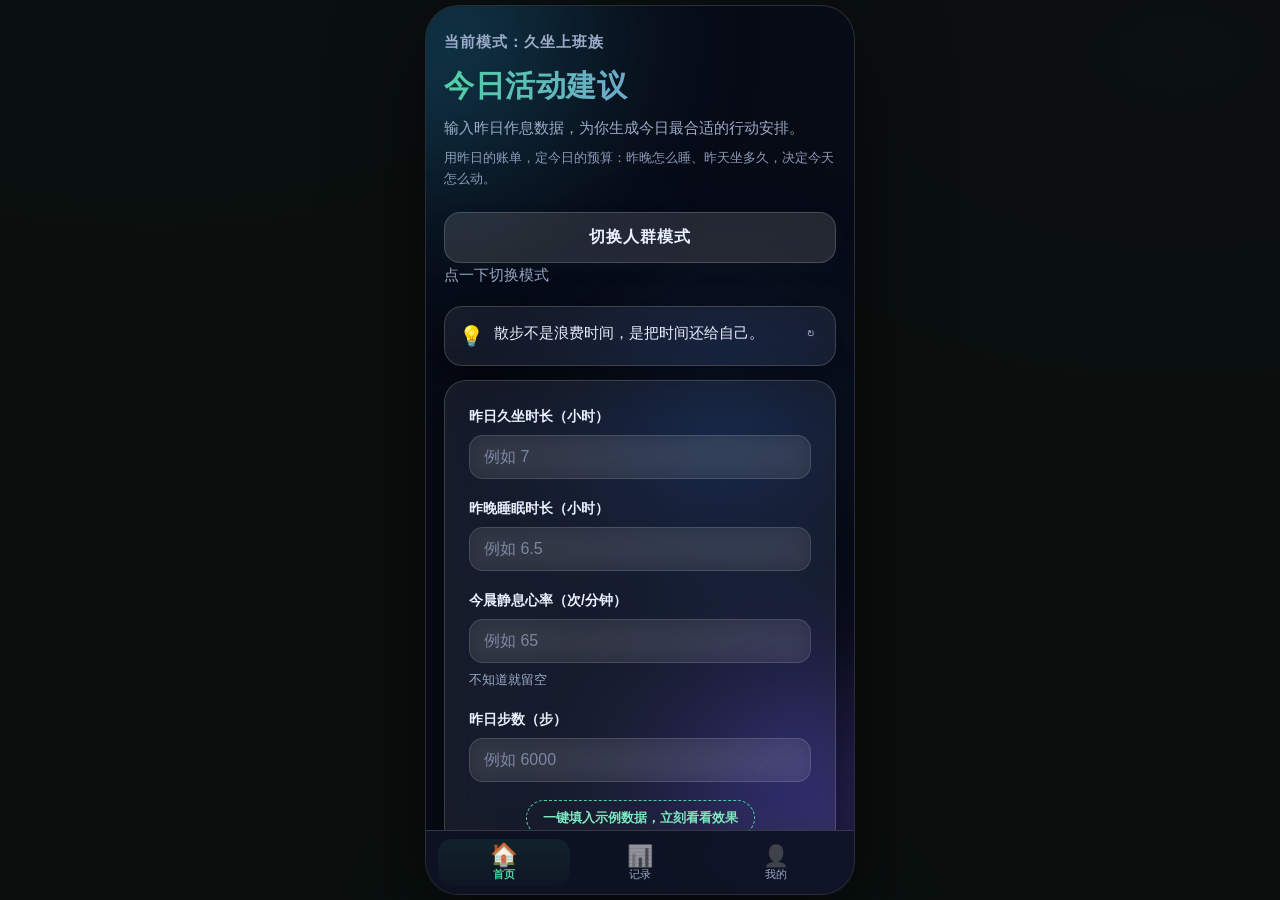
==== commit 709e8561: "app雏形" ====
--- a/index.html
+++ b/index.html
@@ -2,7 +2,8 @@
 <html lang="zh-CN" data-theme="day">
 <head>
   <meta charset="UTF-8">
-  <meta name="viewport" content="width=device-width, initial-scale=1">
+  <!-- PWA 移动端视口：禁止双指缩放（iOS Safari 同时依赖 maximum-scale=1） -->
+  <meta name="viewport" content="width=device-width, initial-scale=1, maximum-scale=1, user-scalable=no, viewport-fit=cover">
   <title>今日活动建议 · 久坐人群健康仪表盘</title>
   <!-- 首屏先按时钟定主题，避免夜间打开时先闪一下亮色 -->
   <script>
@@ -11,8 +12,16 @@
       document.documentElement.setAttribute('data-theme', (h >= 6 && h < 18) ? 'day' : 'night');
     })();
   </script>
-  <link rel="stylesheet" href="style.css?v=15">
-  <link rel="icon" href="data:image/svg+xml,%3Csvg xmlns='http://www.w3.org/2000/svg' viewBox='0 0 32 32'%3E%3Crect width='32' height='32' rx='7' fill='%232f7d5b'/%3E%3Cpath d='M8 17h4l2-6 3 10 2-4h5' fill='none' stroke='%23fff' stroke-width='2.4' stroke-linecap='round' stroke-linejoin='round'/%3E%3C/svg%3E">
+  <link rel="stylesheet" href="style.css?v=19">
+  <!-- PWA：添加到主屏幕所需 -->
+  <link rel="manifest" href="manifest.json">
+  <meta name="theme-color" content="#2f7d5b">
+  <meta name="mobile-web-app-capable" content="yes">
+  <meta name="apple-mobile-web-app-capable" content="yes">
+  <meta name="apple-mobile-web-app-status-bar-style" content="black-translucent">
+  <meta name="apple-mobile-web-app-title" content="今日活动">
+  <link rel="apple-touch-icon" href="apple-touch-icon.png">
+  <link rel="icon" href="icon-192.png">
   <!-- Open Graph：分享到微信/社交平台时展示的标题、简介和缩略图 -->
   <meta property="og:type" content="website">
   <meta property="og:locale" content="zh_CN">
@@ -24,207 +33,349 @@
   <meta property="og:image:width" content="1200">
   <meta property="og:image:height" content="630">
   <meta property="og:image:alt" content="今日活动建议：久坐人群的数据翻译">
-  <!-- Twitter / X 卡片 -->
-  <meta name="twitter:card" content="summary_large_image">
-  <meta name="twitter:title" content="今日活动建议 — 告诉你今天该做什么、不该做什么">
-  <meta name="twitter:description" content="输入昨日久坐、睡眠、心率和步数，按固定规则给出今天最合适的行动安排。">
-  <meta name="twitter:image" content="https://jiaozuo-ren.github.io/shift-health-v1/og-preview.png">
   <!-- 提示：og:url 与 og:image 里的域名/路径，部署后请按实际线上地址更新 -->
 </head>
 <body>
-  <!-- 动态流光背景：三个模糊色块缓慢漂移，白天浅色 / 夜间深蓝紫由 CSS 变量控制 -->
-  <div class="aurora" aria-hidden="true">
-    <span class="blob blob-1"></span>
-    <span class="blob blob-2"></span>
-    <span class="blob blob-3"></span>
-  </div>
-
-  <!-- 右上角：毛玻璃历史记录悬浮按钮 -->
-  <button type="button" id="historyBtn" class="float-history" aria-label="打开历史记录">📅 历史记录</button>
-
-  <main class="app">
-    <header class="app-header">
-      <p class="mode-status" id="modeStatus">当前模式：久坐上班族</p>
-      <h1>今日活动建议</h1>
-      <p id="appDesc">输入昨日作息数据，为你生成今日最合适的行动安排。</p>
-      <p class="app-sub" id="appSub">用昨日的账单，定今日的预算：昨晚怎么睡、昨天坐多久，决定今天怎么动。</p>
-      <button type="button" id="modeSwitchBtn" class="mode-switch-btn">切换人群模式</button>
-      <p class="mode-hint">点一下切换模式</p>
-    </header>
-
-    <!-- 输入区 -->
-    <section class="glass form-card" aria-label="输入数据">
-      <div class="field" id="fieldSedentary">
-        <label for="sedentary">昨日久坐时长（小时）</label>
-        <input type="number" id="sedentary" inputmode="decimal" placeholder="例如 7" min="0" max="24" step="0.1" required>
-      </div>
-      <div class="field">
-        <label for="sleep">昨晚睡眠时长（小时）</label>
-        <input type="number" id="sleep" inputmode="decimal" placeholder="例如 6.5" min="0" max="24" step="0.1" required>
-      </div>
-      <div class="field">
-        <label for="hr">今晨静息心率（次/分钟）</label>
-        <input type="number" id="hr" inputmode="numeric" placeholder="例如 65" min="30" max="250" step="1">
-        <p class="field-hint">不知道就留空</p>
-      </div>
-      <div class="field">
-        <label for="steps">昨日步数（步）</label>
-        <input type="number" id="steps" inputmode="numeric" placeholder="例如 6000" min="0" max="100000" step="1" required>
-      </div>
-      <div class="demo-row">
-        <button type="button" id="demoBtn" class="demo-btn">一键填入示例数据，立刻看看效果</button>
-      </div>
-      <button type="button" id="generateBtn" class="primary-btn">生成今天的建议</button>
-      <p id="formError" class="form-error" role="alert" hidden></p>
-    </section>
-
-    <!-- 结果区 -->
-    <section class="result" id="result" hidden aria-live="polite">
-
-      <!-- 巨大的动态环形活力值 -->
-      <div class="glass panel ring-panel">
-        <div class="ring-wrap">
-          <svg class="ring" viewBox="0 0 220 220" role="img" aria-label="今日活力值环形进度">
-            <circle class="ring-track" cx="110" cy="110" r="92"></circle>
-            <circle class="ring-bar" id="ringBar" cx="110" cy="110" r="92"></circle>
-          </svg>
-          <div class="ring-center">
-            <span class="ring-score" id="vitalityScore">--</span>
-            <span class="ring-label">今日活力值</span>
-          </div>
-          <!-- 动态情绪小精灵：随分数换图标和动画 -->
-          <span class="ring-emoji" id="ringEmoji" aria-hidden="true">🙂</span>
+
+  <!-- ============ 手机壳：手机上铺满全屏；PC 上居中成 430px 宽的模拟器，暗色遮罩 ============ -->
+  <div class="phone-shell">
+    <div class="phone" id="phone">
+
+      <!-- 动态流光背景：只在手机壳内部漂移 -->
+      <div class="aurora" aria-hidden="true">
+        <span class="blob blob-1"></span>
+        <span class="blob blob-2"></span>
+        <span class="blob blob-3"></span>
+      </div>
+
+      <!-- 内容区：三个页面共用一个滚动容器 -->
+      <main class="app-scroll" id="appScroll">
+
+        <!-- ==================== 页面一：🏠 首页（核心工具） ==================== -->
+        <section class="page page-home is-active" id="pageHome">
+
+          <header class="app-header">
+            <p class="mode-status" id="modeStatus">当前模式：久坐上班族</p>
+            <h1>今日活动建议</h1>
+            <p id="appDesc">输入昨日作息数据，为你生成今日最合适的行动安排。</p>
+            <p class="app-sub" id="appSub">用昨日的账单，定今日的预算：昨晚怎么睡、昨天坐多久，决定今天怎么动。</p>
+            <button type="button" id="modeSwitchBtn" class="mode-switch-btn">切换人群模式</button>
+            <p class="mode-hint">点一下切换模式</p>
+          </header>
+
+          <!-- 🆕 健康金句盲盒：每次刷新随机一句，打字机效果，纯本地不花钱 -->
+          <div class="glass quote-card" id="quoteCard" aria-label="今日健康金句">
+            <span class="quote-ico" aria-hidden="true">💡</span>
+            <p class="quote-text" id="quoteText" aria-live="polite"></p>
+            <span class="quote-refresh" id="quoteRefresh" title="换一句" role="button" tabindex="0" aria-label="换一句金句">↻</span>
+          </div>
+
+          <!-- 输入表单：结果全部放进底部抽屉 -->
+          <section class="glass form-card" aria-label="输入数据">
+            <div class="field" id="fieldSedentary">
+              <label for="sedentary">昨日久坐时长（小时）</label>
+              <input type="number" id="sedentary" inputmode="decimal" placeholder="例如 7" min="0" max="24" step="0.1" required>
+            </div>
+            <div class="field">
+              <label for="sleep">昨晚睡眠时长（小时）</label>
+              <input type="number" id="sleep" inputmode="decimal" placeholder="例如 6.5" min="0" max="24" step="0.1" required>
+            </div>
+            <div class="field">
+              <label for="hr">今晨静息心率（次/分钟）</label>
+              <input type="number" id="hr" inputmode="numeric" placeholder="例如 65" min="30" max="250" step="1">
+              <p class="field-hint">不知道就留空</p>
+            </div>
+            <div class="field">
+              <label for="steps">昨日步数（步）</label>
+              <input type="number" id="steps" inputmode="numeric" placeholder="例如 6000" min="0" max="100000" step="1" required>
+            </div>
+            <div class="demo-row">
+              <button type="button" id="demoBtn" class="demo-btn">一键填入示例数据，立刻看看效果</button>
+            </div>
+            <button type="button" id="generateBtn" class="primary-btn">生成今天的建议</button>
+            <p id="formError" class="form-error" role="alert" hidden></p>
+          </section>
+
+          <!-- 🆕 久坐番茄钟：50 分钟专注计时，到点提醒起来活动 -->
+          <div class="glass pomo-card" id="pomoCard">
+            <div class="pomo-head">
+              <h2>🍅 久坐番茄钟</h2>
+              <p class="pomo-cap">每坐 50 分钟，就该起来活动 2 分钟。</p>
+            </div>
+            <div class="pomo-display">
+              <span class="pomo-time" id="pomoTime">50:00</span>
+              <div class="pomo-bar"><span class="pomo-bar-fill" id="pomoBar"></span></div>
+            </div>
+            <div class="pomo-actions">
+              <button type="button" id="pomoBtn" class="pomo-btn">开始专注</button>
+              <button type="button" id="pomoReset" class="pomo-btn ghost">重置</button>
+            </div>
+            <p class="pomo-state" id="pomoState">还没开始 · 计时期间离开页面也会继续</p>
+          </div>
+
+          <footer class="app-footer">
+            <p>本工具只做固定规则判断，不构成医疗建议。</p>
+            <p class="last-test" id="lastTest" hidden></p>
+            <p><a href="about.html">关于这个工具</a></p>
+          </footer>
+
+        </section>
+
+        <!-- ==================== 页面二：📊 记录（数据看板） ==================== -->
+        <section class="page page-history" id="pageHistory">
+
+          <header class="app-header">
+            <h1>📊 健康记录</h1>
+            <p class="app-sub">最近 7 次的记录都保存在这台手机上，点「回填」能一键重新生成。</p>
+          </header>
+
+          <!-- 🆕 连续打卡天数：按生成建议的日期统计 -->
+          <div class="glass streak-card" id="streakCard">
+            <span class="streak-fire" aria-hidden="true">🔥</span>
+            <div class="streak-txt">
+              <strong id="streakDays">0</strong>
+              <span>你已连续关注健康 <em id="streakDaysInline">0</em> 天</span>
+            </div>
+          </div>
+
+          <div id="historyList" class="history-list"></div>
+
+          <div class="history-foot">
+            <button type="button" id="historyClear" class="ghost-btn danger">🗑️ 清空记录</button>
+          </div>
+
+        </section>
+
+        <!-- ==================== 页面三：👤 我的（个人中心） ==================== -->
+        <section class="page page-me" id="pageMe">
+
+          <header class="app-header">
+            <h1>👤 我的</h1>
+          </header>
+
+          <!-- 🆕 开发者的话 -->
+          <div class="glass me-card dev-card">
+            <h2>👋 开发者的话</h2>
+            <p>你好，我是一名大四学生。做这个小工具的起点很简单：我自己常年久坐写代码，作息一乱，白天整个人都是懵的。网上能查到的健康知识又多又杂，看完更不知道"今天到底该干嘛"。</p>
+            <p>所以我想把那些复杂的指标翻译成一句人话：今天该动还是该歇。所有建议都来自一张写死的规则表，不猜、不编、不吓唬人，也没有广告和追踪。</p>
+            <p>这是我毕业前做的第一个完整的产品。如果你用着觉得有一点点用，就是对我最大的鼓励。</p>
+          </div>
+
+          <div class="glass me-card">
+            <h2>📮 联系我</h2>
+            <p>觉得有用？有问题或建议？<a href="mailto:2179369131@qq.com">2179369131@qq.com</a></p>
+            <p>项目开源在 GitHub：<a href="https://github.com/jiaozuo-ren/shift-health-v1" target="_blank" rel="noopener">github.com/jiaozuo-ren</a></p>
+          </div>
+
+          <div class="glass me-card">
+            <h2>⚠️ 免责声明</h2>
+            <p>本工具只做固定规则判断，输出内容仅为一般性的活动建议，不构成任何医疗诊断或治疗意见。如果你有基础疾病、正在服药，或出现胸痛、头晕、气短等明显不适，请及时就医，不要依赖本工具。</p>
+          </div>
+
+          <div class="me-actions">
+            <button type="button" id="clearHistoryBtn" class="ghost-btn danger">🗑️ 清空历史记录</button>
+            <p class="me-version">今日活动建议 · v1.0 · PWA</p>
+          </div>
+
+        </section>
+
+      </main>
+
+      <!-- 底部导航栏：固定在手机壳底部，安全区留白防 iPhone 小黑条遮挡 -->
+      <nav class="tabbar" id="tabbar" aria-label="底部导航">
+        <button type="button" class="tab-btn is-active" data-tab="home" aria-label="首页">
+          <span class="tab-ico" aria-hidden="true">🏠</span><span class="tab-txt">首页</span>
+        </button>
+        <button type="button" class="tab-btn" data-tab="history" aria-label="记录">
+          <span class="tab-ico" aria-hidden="true">📊</span><span class="tab-txt">记录</span>
+        </button>
+        <button type="button" class="tab-btn" data-tab="me" aria-label="我的">
+          <span class="tab-ico" aria-hidden="true">👤</span><span class="tab-txt">我的</span>
+        </button>
+      </nav>
+
+      <!-- 全局提示 -->
+      <div id="toast" class="toast" role="status" aria-live="polite"></div>
+
+      <!-- ============ 结果抽屉：遮罩 + 从底部滑出的面板 ============ -->
+      <div id="resultOverlay" class="sheet-overlay" aria-hidden="true" hidden>
+        <div class="sheet-backdrop" data-sheet-close="1"></div>
+
+        <section id="result" class="sheet" role="dialog" aria-modal="true" aria-labelledby="sheetTitle" aria-live="polite" tabindex="-1">
+          <!-- 顶部小横条：手机底部指示条的感觉，点它也能关 -->
+          <div class="sheet-grip" id="sheetGrip" aria-hidden="true"><span></span></div>
+
+          <div class="sheet-head">
+            <h2 id="sheetTitle">今日建议</h2>
+            <button type="button" id="resultClose" class="icon-btn" aria-label="关闭结果">×</button>
+          </div>
+
+          <div class="sheet-body" id="sheetBody">
+
+            <!-- 巨大的动态环形活力值 -->
+            <div class="panel ring-panel">
+              <div class="ring-wrap">
+                <svg class="ring" viewBox="0 0 220 220" role="img" aria-label="今日活力值环形进度">
+                  <circle class="ring-track" cx="110" cy="110" r="92"></circle>
+                  <circle class="ring-bar" id="ringBar" cx="110" cy="110" r="92"></circle>
+                </svg>
+                <div class="ring-center">
+                  <span class="ring-score" id="vitalityScore">--</span>
+                  <span class="ring-label">今日活力值</span>
+                </div>
+                <!-- 动态情绪小精灵：随分数换图标和动画 -->
+                <span class="ring-emoji" id="ringEmoji" aria-hidden="true">🙂</span>
+              </div>
+              <p class="ring-tip" id="ringTip">满分 100 分，四项指标各扣 20 分</p>
+            </div>
+
+            <!-- 模块一：状态诊断 -->
+            <div class="panel">
+              <h2><span class="panel-ico">💡</span>状态诊断</h2>
+              <p class="risk-badge" id="riskBadge"></p>
+              <p class="cause" id="causeExplain"></p>
+              <p class="panel-text" id="activityAdvice"></p>
+              <p class="taboo" id="tabooAdvice"></p>
+            </div>
+
+            <!-- 模块二：运动与拉伸处方 -->
+            <div class="panel">
+              <h2><span class="panel-ico">🏃</span>运动与拉伸处方</h2>
+              <p class="panel-text" id="actionAdvice"></p>
+              <p class="panel-text sub" id="microAdvice"></p>
+            </div>
+
+            <!-- 模块三：饮食与营养干预 -->
+            <div class="panel">
+              <h2><span class="panel-ico">🥗</span>饮食与营养干预</h2>
+              <p class="panel-text" id="nutritionAdvice"></p>
+              <p class="panel-text sub" id="hydrationAdvice"></p>
+            </div>
+
+            <!-- 今天最该做的一件事 -->
+            <div class="panel key-panel">
+              <h2><span class="panel-ico">🎯</span>今天最该做的一件事</h2>
+              <p class="key-text" id="keyAdvice"></p>
+            </div>
+
+            <div class="actions">
+              <button type="button" id="copyBtn" class="ghost-btn">📋 复制建议</button>
+              <button type="button" id="shareBtn" class="ghost-btn">生成今日数据卡片</button>
+            </div>
+
+          </div>
+
+          <!-- 底部固定操作栏：AI 私教 / 深呼吸两个平行入口 -->
+          <div class="sheet-dock">
+            <button type="button" id="aiEntryBtn" class="dock-btn dock-ai">
+              <span class="dock-ico" aria-hidden="true">🤖</span>
+              <span class="dock-txt"><strong>AI 私教</strong><em>结合昨天补两句</em></span>
+            </button>
+            <button type="button" id="breatheBtn" class="dock-btn dock-breathe">
+              <span class="dock-ico" aria-hidden="true">🧘</span>
+              <span class="dock-txt"><strong>深呼吸</strong><em>跟着球放松 60 秒</em></span>
+            </button>
+          </div>
+        </section>
+      </div>
+
+      <!-- ============ AI 私教抽屉：在结果抽屉之上再滑出的一层 ============ -->
+      <div id="aiOverlay" class="sheet-overlay sheet-overlay--ai" aria-hidden="true" hidden>
+        <div class="sheet-backdrop" data-ai-close="1"></div>
+
+        <section id="aiSheet" class="sheet sheet--ai" role="dialog" aria-modal="true" aria-labelledby="aiSheetTitle" tabindex="-1">
+          <div class="sheet-grip" id="aiGrip" aria-hidden="true"><span></span></div>
+
+          <div class="sheet-head">
+            <h2 id="aiSheetTitle">🤖 AI 私教</h2>
+            <button type="button" id="aiClose" class="icon-btn" aria-label="关闭 AI 私教">×</button>
+          </div>
+
+          <div class="sheet-body" id="aiSheetBody">
+            <div class="panel ai-section">
+              <p class="panel-cap">想听人话版解释？让教练结合你昨天的数据补两句。仅供参考，不是诊断。</p>
+              <button type="button" id="aiBtn" class="ai-btn">🤖 听听AI私教怎么说</button>
+              <p class="ai-quota" id="aiQuota">今日剩余咨询次数：3 / 3</p>
+              <div id="ai-card" class="ai-card" hidden>
+                <p class="ai-title">🤖 AI 私教补充建议</p>
+                <div class="ai-content" id="aiReply" aria-live="polite"></div>
+                <button type="button" id="aiRetryBtn" class="ai-retry" hidden>↻ 再试一次</button>
+                <form class="ai-ask" id="aiAskForm" autocomplete="off">
+                  <input type="text" id="aiQuestion" placeholder="还想追问点什么？例如：晚上能跑步吗" maxlength="120">
+                  <button type="submit" id="aiAskBtn">追问</button>
+                </form>
+              </div>
+
+              <!-- 不花钱的情绪彩蛋：本地数组随机，不调用接口 -->
+              <div class="fortune">
+                <button type="button" id="fortuneBtn" class="fortune-btn">🎲 抽一句今日能量签</button>
+                <p class="fortune-text" id="fortuneText" aria-live="polite"></p>
+              </div>
+            </div>
+          </div>
+        </section>
+      </div>
+
+      <!-- 呼吸放松覆盖层：跟着圆球吸气 / 憋气 / 呼气，60 秒自动结束 -->
+      <div id="breatheOverlay" class="breathe-overlay" aria-hidden="true" hidden>
+        <div class="breathe-stage">
+          <div class="breathe-ball" id="breatheBall">
+            <span class="breathe-phase" id="breathePhase">吸气</span>
+          </div>
+          <p class="breathe-time" id="breatheTime">还剩 60 秒</p>
+          <p class="breathe-tip">吸 4 秒 · 憋 4 秒 · 呼 4 秒</p>
         </div>
-        <p class="ring-tip" id="ringTip">满分 100 分，四项指标各扣 20 分</p>
-      </div>
-
-      <!-- 模块一：状态诊断 -->
-      <div class="glass panel">
-        <h2><span class="panel-ico">💡</span>状态诊断</h2>
-        <p class="risk-badge" id="riskBadge"></p>
-        <p class="cause" id="causeExplain"></p>
-        <p class="panel-text" id="activityAdvice"></p>
-        <p class="taboo" id="tabooAdvice"></p>
-      </div>
-
-      <!-- 模块二：运动与拉伸处方 -->
-      <div class="glass panel">
-        <h2><span class="panel-ico">🏃</span>运动与拉伸处方</h2>
-        <p class="panel-text" id="actionAdvice"></p>
-        <p class="panel-text sub" id="microAdvice"></p>
-      </div>
-
-      <!-- 模块三：饮食与营养干预 -->
-      <div class="glass panel">
-        <h2><span class="panel-ico">🥗</span>饮食与营养干预</h2>
-        <p class="panel-text" id="nutritionAdvice"></p>
-        <p class="panel-text sub" id="hydrationAdvice"></p>
-      </div>
-
-      <!-- 今天最该做的一件事 -->
-      <div class="glass panel key-panel">
-        <h2><span class="panel-ico">🎯</span>今天最该做的一件事</h2>
-        <p class="key-text" id="keyAdvice"></p>
-      </div>
-
-      <!-- AI 私教：按钮 + 隐藏卡片 + 追问输入框 -->
-      <div class="glass panel ai-section">
-        <button type="button" id="aiBtn" class="ai-btn">🤖 听听AI私教怎么说</button>
-        <div id="ai-card" class="ai-card" hidden>
-          <p class="ai-title">🤖 AI 私教补充建议</p>
-          <div class="ai-content" id="aiReply" aria-live="polite"></div>
-          <button type="button" id="aiRetryBtn" class="ai-retry" hidden>↻ 再试一次</button>
-          <form class="ai-ask" id="aiAskForm" autocomplete="off">
-            <input type="text" id="aiQuestion" placeholder="还想追问点什么？例如：晚上能跑步吗" maxlength="120">
-            <button type="submit" id="aiAskBtn">追问</button>
-          </form>
+        <button type="button" id="breatheClose" class="breathe-close">结束放松</button>
+      </div>
+
+      <!-- 分享卡片：离屏完成截图下载 → 弹出预览 → 手动关闭 -->
+      <div id="shareOverlay" class="share-overlay" aria-hidden="true">
+        <button type="button" id="shareClose" class="share-close" aria-label="关闭预览">×</button>
+        <div id="shareCard" class="share-card">
+          <div class="share-card-inner">
+            <p class="share-mode" id="shareMode"></p>
+            <p class="share-title">今日活动建议</p>
+            <div class="share-vitality">
+              <span class="share-score" id="shareScore">--</span>
+              <span class="share-score-unit">/ 100</span>
+            </div>
+            <p class="share-vitality-label">今日活力值</p>
+            <p class="share-risk" id="shareRisk"></p>
+            <div class="share-block">
+              <h3>活动建议</h3>
+              <p id="shareAdvice"></p>
+            </div>
+            <div class="share-block">
+              <h3>今天最该做的一件事</h3>
+              <p id="shareKey"></p>
+            </div>
+            <p class="share-date" id="shareDate"></p>
+            <p class="share-url" id="shareUrl"></p>
+          </div>
         </div>
-
-        <!-- 不花钱的情绪彩蛋：本地数组随机，不调用接口 -->
-        <div class="fortune">
-          <button type="button" id="fortuneBtn" class="fortune-btn">🎲 抽一句今日能量签</button>
-          <p class="fortune-text" id="fortuneText" aria-live="polite"></p>
+      </div>
+
+      <!-- 🆕 番茄钟完成提醒弹窗 -->
+      <div id="pomodoroOverlay" class="modal" aria-hidden="true">
+        <div class="modal-backdrop" data-pomo-close="1"></div>
+        <div class="modal-card glass" role="dialog" aria-modal="true" aria-labelledby="pomoTitle">
+          <div class="modal-head">
+            <h2 id="pomoTitle">🍅 时间到！</h2>
+          </div>
+          <div class="pomo-remind-body">
+            <p class="pomo-remind-big">起来活动 2 分钟吧</p>
+            <p class="pomo-remind-text">接杯水、走两步、拉伸一下肩颈。别小看这两分钟——它比下班后硬练一小时更管用。</p>
+          </div>
+          <div class="modal-foot">
+            <button type="button" id="pomodoroOk" class="primary-btn">好的，这就起来</button>
+          </div>
         </div>
       </div>
 
-      <div class="actions">
-        <button type="button" id="copyBtn" class="ghost-btn">📋 复制建议</button>
-        <button type="button" id="shareBtn" class="ghost-btn">生成今日数据卡片</button>
-      </div>
-
-      <!-- 情绪价值：60 秒深呼吸放松 -->
-      <div class="glass panel breathe-panel">
-        <h2><span class="panel-ico">🧘</span>别被数字牵着走</h2>
-        <p class="panel-text sub">数据只是参考。如果现在心跳快、心里烦，先跟着球呼吸 60 秒，比看更多指标有用。</p>
-        <button type="button" id="breatheBtn" class="breathe-open">🧘 开启 60 秒深呼吸放松</button>
-      </div>
-    </section>
-
-    <footer class="app-footer">
-      <p>本工具只做固定规则判断，不构成医疗建议。</p>
-      <p class="last-test" id="lastTest" hidden></p>
-      <p><a href="about.html">关于这个工具</a></p>
-      <p class="feedback">觉得有用？有问题或建议？联系我：<a href="mailto:2179369131@qq.com">2179369131@qq.com</a></p>
-    </footer>
-
-    <div id="toast" class="toast" role="status" aria-live="polite"></div>
-  </main>
-
-  <!-- 历史记录弹窗：毛玻璃遮罩 + 居中磨砂卡片 -->
-  <div id="historyModal" class="modal" aria-hidden="true">
-    <div class="modal-backdrop" data-close="1"></div>
-    <div class="modal-card glass" role="dialog" aria-modal="true" aria-labelledby="historyTitle">
-      <div class="modal-head">
-        <h2 id="historyTitle">📅 历史记录</h2>
-        <button type="button" id="historyClose" class="icon-btn" aria-label="关闭历史记录">×</button>
-      </div>
-      <div id="historyList" class="history-list"></div>
-      <div class="modal-foot">
-        <button type="button" id="historyClear" class="ghost-btn danger">🗑️ 清空记录</button>
-      </div>
-    </div>
-  </div>
-
-  <!-- 呼吸放松覆盖层：跟着圆球吸气 / 憋气 / 呼气，60 秒自动结束 -->
-  <div id="breatheOverlay" class="breathe-overlay" aria-hidden="true" hidden>
-    <div class="breathe-stage">
-      <div class="breathe-ball" id="breatheBall">
-        <span class="breathe-phase" id="breathePhase">吸气</span>
-      </div>
-      <p class="breathe-time" id="breatheTime">还剩 60 秒</p>
-      <p class="breathe-tip">吸 4 秒 · 憋 4 秒 · 呼 4 秒</p>
-    </div>
-    <button type="button" id="breatheClose" class="breathe-close">结束放松</button>
-  </div>
-
-  <!-- 分享卡片：离屏完成截图下载 → 弹出预览 → 手动关闭 -->
-  <div id="shareOverlay" class="share-overlay" aria-hidden="true">
-    <button type="button" id="shareClose" class="share-close" aria-label="关闭预览">×</button>
-    <div id="shareCard" class="share-card">
-      <div class="share-card-inner">
-        <p class="share-mode" id="shareMode"></p>
-        <p class="share-title">今日活动建议</p>
-        <div class="share-vitality">
-          <span class="share-score" id="shareScore">--</span>
-          <span class="share-score-unit">/ 100</span>
-        </div>
-        <p class="share-vitality-label">今日活力值</p>
-        <p class="share-risk" id="shareRisk"></p>
-        <div class="share-block">
-          <h3>活动建议</h3>
-          <p id="shareAdvice"></p>
-        </div>
-        <div class="share-block">
-          <h3>今天最该做的一件事</h3>
-          <p id="shareKey"></p>
-        </div>
-        <p class="share-date" id="shareDate"></p>
-        <p class="share-url" id="shareUrl"></p>
-      </div>
-    </div>
-  </div>
+    </div><!-- /phone -->
+  </div><!-- /phone-shell -->
 
   <script src="html2canvas.min.js" onerror="this.onerror=null;this.src='https://fastly.jsdelivr.net/npm/html2canvas@1.4.1/dist/html2canvas.min.js'"></script>
-  <script src="script.js?v=15"></script>
+  <script src="script.js?v=19"></script>
 </body>
 </html>
--- a/style.css
+++ b/style.css
@@ -37,6 +37,9 @@
   --error: #b3423a;
   --toast-bg: rgba(24, 42, 35, 0.92);
 
+  /* 底部抽屉面板：比普通毛玻璃更实一点，保证长内容可读 */
+  --sheet-bg: rgba(250, 253, 255, 0.93);
+
   --ring-track: rgba(24, 42, 35, 0.10);
   --ring-inner: rgba(255, 255, 255, 0.9);
 }
@@ -72,6 +75,8 @@
 
   --error: #ff9b91;
   --toast-bg: rgba(20, 28, 48, 0.92);
+
+  --sheet-bg: rgba(14, 20, 36, 0.94);
 
   --ring-track: rgba(255, 255, 255, 0.12);
   --ring-inner: rgba(18, 24, 40, 0.9);
@@ -361,8 +366,229 @@
   outline-offset: 2px;
 }
 
-/* ---------- 结果区 ---------- */
-.result { margin-top: 22px; }
+/* ---------- 结果抽屉（Bottom Sheet）：遮罩 + 从底部滑出的面板 ---------- */
+.sheet-overlay {
+  position: fixed;
+  inset: 0;
+  z-index: 75;
+  display: flex;
+  align-items: flex-end;
+  justify-content: center;
+  overflow: hidden;       /* 面板停在屏幕外时不再撑出滚动条 */
+  pointer-events: none;   /* 面板没滑出前不拦截页面点击 */
+}
+
+.sheet-overlay[hidden] { display: none; }
+
+.sheet-backdrop {
+  position: absolute;
+  inset: 0;
+  background: rgba(8, 16, 24, 0.38);
+  opacity: 0;
+  transition: opacity 0.36s ease;
+  -webkit-backdrop-filter: blur(10px) saturate(130%);
+  backdrop-filter: blur(10px) saturate(130%);
+  pointer-events: auto;   /* 父层是 none，这里必须显式打开才能接住“点遮罩关闭” */
+}
+
+.sheet-overlay.is-open .sheet-backdrop { opacity: 1; }
+
+.sheet {
+  position: relative;
+  z-index: 1;
+  width: 100%;
+  max-width: 600px;
+  max-height: min(90vh, 940px);
+  display: flex;
+  flex-direction: column;
+  padding-bottom: env(safe-area-inset-bottom, 0px);
+  border-radius: 26px 26px 0 0;
+  background: var(--sheet-bg);
+  border: 1px solid var(--glass-border);
+  border-bottom: 0;
+  box-shadow: 0 -22px 60px rgba(10, 20, 16, 0.34);
+  -webkit-backdrop-filter: blur(20px) saturate(140%);
+  backdrop-filter: blur(20px) saturate(140%);
+  transform: translateY(100%);
+  transition: transform 0.44s cubic-bezier(0.22, 0.85, 0.25, 1),
+              background 0.6s ease, border-color 0.6s ease;
+  pointer-events: auto;
+  overflow: hidden;   /* 滚动交给 .sheet-body，避免头部跟着滚走 */
+  will-change: transform;
+}
+
+.sheet-overlay.is-open .sheet { transform: translateY(0); }
+
+/* 顶部小横条：手机底部指示条的感觉 */
+.sheet-grip {
+  display: flex;
+  justify-content: center;
+  padding: 10px 0 4px;
+  cursor: pointer;
+  touch-action: none;
+}
+
+.sheet-grip span {
+  width: 46px;
+  height: 5px;
+  border-radius: 999px;
+  background: var(--line);
+}
+
+/* 标题栏固定在面板顶部，滚动时关闭按钮始终可点 */
+.sheet-head {
+  display: flex;
+  align-items: center;
+  justify-content: space-between;
+  gap: 12px;
+  padding: 2px 18px 12px;
+  border-bottom: 1px solid var(--line);
+}
+
+.sheet-head h2 {
+  margin: 0;
+  font-size: 16px;
+  letter-spacing: 0.5px;
+  color: var(--ink);
+}
+
+.sheet-body {
+  flex: 1 1 auto;
+  min-height: 0;   /* 关键：让面板内部正确滚动 */
+  overflow-y: auto;
+  -webkit-overflow-scrolling: touch;
+  overscroll-behavior: contain;
+  padding: 16px 16px 22px;
+}
+
+/* 面板里的每一块：浅色卡片，不再叠一层高斯模糊（移动端 GPU 吃不住） */
+.sheet-body .panel {
+  margin: 0 0 14px;
+  padding: 18px 16px;
+  border-radius: 18px;
+  background: var(--glass-inner);
+  border: 1px solid var(--glass-border);
+}
+
+.sheet-body .panel:last-child { margin-bottom: 0; }
+
+/* 环形与「最该做的一件事」保留各自的强调底色（.panel 的基础样式会覆盖它们） */
+.sheet-body .ring-panel { padding: 20px 16px 16px; }
+
+.sheet-body .key-panel {
+  background: linear-gradient(135deg, rgba(47, 133, 90, 0.16), rgba(107, 70, 193, 0.10));
+}
+
+.sheet-body .breathe-panel {
+  margin-top: 0;
+  padding-top: 18px;
+}
+
+.sheet-body .breathe-panel::before { display: none; }
+
+.sheet-body .actions {
+  margin-top: 4px;
+  margin-bottom: 14px;
+}
+
+/* ---------- 底部固定操作栏：AI 私教 / 深呼吸两个平行入口 ----------
+   固定在抽屉底部，不参与内容滚动，也不占首屏 ——
+   抽屉一打开第一眼看到的是环形 + 建议，这两个入口随时在手边 */
+.sheet-dock {
+  flex: 0 0 auto;
+  display: flex;
+  gap: 10px;
+  padding: 10px 16px 12px;
+  border-top: 1px solid var(--line);
+  background: var(--sheet-bg);
+}
+
+.dock-btn {
+  flex: 1 1 0;
+  min-width: 0;
+  display: flex;
+  align-items: center;
+  gap: 9px;
+  padding: 11px 12px;
+  border-radius: 16px;
+  border: 1px solid var(--glass-border);
+  background: var(--glass-inner);
+  color: var(--ink);
+  font-family: inherit;
+  text-align: left;
+  cursor: pointer;
+  transition: transform 0.16s ease, box-shadow 0.22s ease, background 0.3s ease;
+}
+
+.dock-btn:active { transform: scale(0.965); }
+
+.dock-ico { font-size: 19px; line-height: 1; flex: 0 0 auto; }
+
+.dock-txt {
+  display: flex;
+  flex-direction: column;
+  gap: 1px;
+  min-width: 0;
+}
+
+.dock-txt strong {
+  font-size: 14.5px;
+  font-weight: 800;
+  letter-spacing: 0.2px;
+}
+
+.dock-txt em {
+  font-style: normal;
+  font-size: 11.5px;
+  color: var(--muted);
+  white-space: nowrap;
+  overflow: hidden;
+  text-overflow: ellipsis;
+}
+
+/* 两个入口用各自的强调色区分：紫 = AI，绿 = 呼吸 */
+.dock-ai {
+  border-color: rgba(107, 70, 193, 0.42);
+  background: linear-gradient(135deg, rgba(107, 70, 193, 0.16), rgba(107, 70, 193, 0.04));
+  box-shadow: 0 8px 20px rgba(107, 70, 193, 0.14);
+}
+
+.dock-ai .dock-txt strong { color: var(--ai); }
+
+.dock-breathe {
+  border-color: rgba(47, 133, 90, 0.42);
+  background: linear-gradient(135deg, rgba(47, 133, 90, 0.16), rgba(47, 133, 90, 0.04));
+  box-shadow: 0 8px 20px rgba(47, 133, 90, 0.12);
+}
+
+.dock-breathe .dock-txt strong { color: var(--accent); }
+
+/* ---------- AI 私教抽屉：叠在结果抽屉上的第二层 ---------- */
+.sheet-overlay--ai { z-index: 78; }
+
+.sheet--ai {
+  max-height: min(76vh, 720px);
+  border-radius: 24px 24px 0 0;
+}
+
+.sheet--ai .sheet-body { padding-top: 14px; }
+
+.sheet--ai .ai-section {
+  margin: 0;
+  padding: 0;
+  border: 0;
+  background: none;
+}
+
+.panel-cap {
+  margin: 0 0 12px;
+  font-size: 13.5px;
+  line-height: 1.7;
+  color: var(--muted);
+}
+
+/* 抽屉打开时锁住背景滚动，避免手指滑到底后带动整页 */
+body.sheet-open { overflow: hidden; }
 
 .panel {
   padding: 22px;
@@ -885,7 +1111,7 @@
   opacity: 0;
   pointer-events: none;
   transition: opacity 0.22s ease, transform 0.22s ease;
-  z-index: 80;
+  z-index: 120;
 }
 
 .toast.show {
@@ -964,7 +1190,7 @@
 .share-overlay {
   position: fixed;
   inset: 0;
-  z-index: 70;
+  z-index: 95;
   display: none;
   padding: 24px;
   overflow: auto;
@@ -990,7 +1216,7 @@
   color: #22302a;
   cursor: pointer;
   box-shadow: 0 2px 10px rgba(0, 0, 0, 0.25);
-  z-index: 71;
+  z-index: 96;
 }
 
 .share-card {
@@ -1179,7 +1405,7 @@
 .breathe-overlay {
   position: fixed;
   inset: 0;
-  z-index: 60;
+  z-index: 90;
   display: flex;
   flex-direction: column;
   align-items: center;
@@ -1326,7 +1552,9 @@
 @media (max-width: 480px) {
   .app { padding: 74px 16px 34px; }
   .app-header h1 { font-size: 25px; }
-  .ring-score { font-size: 52px; }
+  /* 手机上把环形略收一点，让「状态诊断」整块也能落进首屏 */
+  .ring-wrap { width: min(212px, 56vw); }
+  .ring-score { font-size: 47px; }
   .ring-emoji { font-size: 27px; right: -2%; }
   .panel { padding: 18px; }
   .actions { flex-direction: column; }
@@ -1337,6 +1565,20 @@
     padding-top: 26px;
   }
 
+  /* 抽屉：手机上更高一点，圆角小一点，内容区留足手指滑动空间 */
+  .sheet {
+    max-height: 93vh;
+    border-radius: 22px 22px 0 0;
+  }
+  .sheet--ai { max-height: 80vh; }
+  .sheet-head { padding: 2px 14px 10px; }
+  .sheet-body { padding: 12px 12px 20px; }
+  .sheet-body .panel { padding: 16px 14px; border-radius: 16px; }
+  .sheet-dock { padding: 9px 12px 11px; gap: 9px; }
+  .dock-btn { padding: 10px; gap: 8px; }
+  .dock-txt strong { font-size: 14px; }
+  .dock-txt em { font-size: 11px; }
+
   /* 手机上大面积高斯模糊非常吃 GPU：缩小模糊半径、去掉一层光斑，
      否则滚动和点击会明显发涩 */
   .blob { filter: blur(48px); opacity: 0.6; }
@@ -1365,9 +1607,424 @@
   .ring-bar { transition: none; }
   * { animation-duration: 0.001ms !important; }
 
+  /* 抽屉改成直接出现，不做位移动画 */
+  .sheet { transition: none; }
+  .sheet-backdrop { transition: none; }
+
   /* 例外：呼吸球换成透明度节奏，既不做缩放，又不丢呼吸引导 */
   .breathe-overlay.is-open .breathe-ball {
     animation: breatheFade 12s ease-in-out infinite !important;
     animation-duration: 12s !important;
   }
 }
+
+/* ============================================================
+   PWA App Shell（v19 追加段）
+   —— 手机壳 / 底部 Tab / 三页容器 / 金句盲盒 / 番茄钟 / 我的页
+   注意：本段写在文件最末尾，用于覆盖上方同名规则
+   ============================================================ */
+
+/* ---------- 手机壳：PC 上是模拟器，手机上铺满 ---------- */
+.phone-shell {
+  min-height: 100vh;
+  min-height: 100dvh;
+  display: flex;
+  align-items: center;
+  justify-content: center;
+  /* PC 上的暗色遮罩背景；手机上整个 shell 就是一屏，看不出 */
+  background: rgba(10, 16, 14, 0.9);
+}
+
+.phone {
+  position: relative;
+  width: 100%;
+  max-width: 430px;
+  height: 100vh;
+  height: 100dvh;
+  display: flex;
+  flex-direction: column;
+  overflow: hidden;
+  background: var(--bg-base);
+  transition: background 0.9s ease;
+}
+
+/* PC 宽屏才模拟手机：居中悬浮卡片 + 圆角阴影 */
+@media (min-width: 481px) {
+  .phone {
+    max-width: 430px;
+    height: min(890px, 100vh);
+    border-radius: 34px;
+    border: 1px solid rgba(255, 255, 255, 0.14);
+    box-shadow: 0 30px 90px rgba(0, 0, 0, 0.55);
+  }
+}
+
+/* 手机（或窄窗口）上铺满整个视口，圆角归零 */
+@media (max-width: 480px) {
+  .phone-shell {
+    background: none;   /* 手机上看不到遮罩 */
+  }
+  .phone {
+    max-width: none;
+    border-radius: 0;
+    border: 0;
+    box-shadow: none;
+  }
+}
+
+/* ---------- 流光背景限制在手机壳内 ---------- */
+.phone .aurora {
+  position: absolute;
+  inset: 0;
+  z-index: 0;
+  overflow: hidden;
+  pointer-events: none;
+}
+
+/* blob 原本按 vw/vh 取尺寸会撑出手机壳，这里改成固定尺寸 */
+.phone .blob-1 { width: 340px; height: 340px; left: -110px; top: -90px; }
+.phone .blob-2 { width: 380px; height: 380px; right: -130px; bottom: -140px; }
+.phone .blob-3 { width: 300px; height: 300px; left: 34%; top: 30%; }
+
+/* ---------- 内容滚动区：三个页面共用 ---------- */
+.app-scroll {
+  position: relative;
+  z-index: 1;
+  flex: 1 1 auto;
+  min-height: 0;
+  overflow-y: auto;
+  -webkit-overflow-scrolling: touch;
+  overscroll-behavior: contain;
+  padding: 24px 18px 30px;
+}
+
+/* ---------- 页面切换：默认隐藏，激活时淡入上浮 ---------- */
+.page { display: none; }
+
+.page.is-active {
+  display: block;
+  animation: pageIn 0.28s ease both;
+}
+
+@keyframes pageIn {
+  from { opacity: 0; transform: translateY(12px); }
+  to   { opacity: 1; transform: none; }
+}
+
+/* ---------- 底部导航栏：固定在手机壳底部，不随内容滚动 ---------- */
+.tabbar {
+  position: relative;
+  z-index: 20;
+  flex: 0 0 auto;
+  display: flex;
+  gap: 4px;
+  padding: 8px 12px calc(8px + env(safe-area-inset-bottom, 0px));
+  background: var(--sheet-bg);
+  border-top: 1px solid var(--glass-border);
+  -webkit-backdrop-filter: blur(18px) saturate(150%);
+  backdrop-filter: blur(18px) saturate(150%);
+}
+
+.tab-btn {
+  flex: 1 1 0;
+  display: flex;
+  flex-direction: column;
+  align-items: center;
+  gap: 2px;
+  padding: 6px 0 5px;
+  border: 0;
+  border-radius: 14px;
+  background: none;
+  color: var(--muted);
+  font-family: inherit;
+  font-size: 11px;
+  line-height: 1.2;
+  cursor: pointer;
+  transition: color 0.22s ease, background 0.22s ease, transform 0.16s ease;
+}
+
+.tab-btn:active { transform: scale(0.94); }
+
+.tab-ico { font-size: 21px; line-height: 1; filter: grayscale(1) opacity(0.55); transition: filter 0.22s ease, transform 0.22s ease; }
+
+.tab-btn.is-active {
+  color: var(--accent);
+  background: linear-gradient(180deg, rgba(47, 133, 90, 0.14), rgba(47, 133, 90, 0.03));
+}
+
+.tab-btn.is-active .tab-ico {
+  filter: none;
+  transform: translateY(-1px) scale(1.06);
+}
+
+.tab-btn.is-active .tab-txt { font-weight: 700; }
+
+/* ---------- 抽屉打开时锁住内容区滚动（比锁 body 更准） ---------- */
+body.sheet-open { overflow: hidden; }
+body.sheet-open .app-scroll { overflow: hidden; }
+
+/* ---------- 浮层一律限定在手机壳内：fixed → absolute ---------- */
+.phone .sheet-overlay,
+.phone .modal,
+.phone .breathe-overlay,
+.phone .share-overlay,
+.phone .toast {
+  position: absolute;
+}
+
+/* toast 别压住底部 Tab 栏 */
+.phone .toast { bottom: 96px; }
+
+/* iOS 聚焦自动放大防护：所有输入类控件字号强制 ≥16px */
+.phone input,
+.phone textarea,
+.phone select {
+  font-size: 16px !important;
+}
+
+/* ---------- 🆕 健康金句盲盒 ---------- */
+.quote-card {
+  position: relative;
+  display: flex;
+  align-items: flex-start;
+  gap: 10px;
+  margin: 18px 0 14px;
+  padding: 14px 40px 14px 14px;
+  border-radius: 18px;
+}
+
+.quote-ico { font-size: 20px; line-height: 1.5; }
+
+.quote-text {
+  margin: 0;
+  min-height: 24px;
+  font-size: 14.5px;
+  line-height: 1.7;
+  color: var(--ink);
+}
+
+.quote-text.typing::after {
+  content: '▍';
+  margin-left: 1px;
+  animation: caretBlink 0.8s steps(1) infinite;
+  color: var(--accent);
+}
+
+.quote-refresh {
+  position: absolute;
+  right: 10px;
+  top: 12px;
+  width: 28px;
+  height: 28px;
+  display: flex;
+  align-items: center;
+  justify-content: center;
+  border-radius: 50%;
+  font-size: 15px;
+  color: var(--muted);
+  cursor: pointer;
+  transition: transform 0.3s ease, background 0.2s ease;
+  user-select: none;
+}
+
+.quote-refresh:hover { background: var(--glass-inner); }
+.quote-refresh:active { transform: rotate(180deg); }
+
+/* ---------- 🆕 久坐番茄钟 ---------- */
+.pomo-card {
+  margin: 14px 0;
+  padding: 18px 16px;
+  border-radius: 20px;
+}
+
+.pomo-card h2 {
+  margin: 0 0 4px;
+  font-size: 17px;
+  color: var(--ink);
+}
+
+.pomo-cap {
+  margin: 0 0 14px;
+  font-size: 13px;
+  color: var(--muted);
+}
+
+.pomo-display { text-align: center; }
+
+.pomo-time {
+  display: block;
+  font-size: 46px;
+  font-weight: 800;
+  letter-spacing: 2px;
+  font-variant-numeric: tabular-nums;
+  color: var(--ink);
+  transition: color 0.4s ease;
+}
+
+/* 运行中：数字变绿 + 卡片轻微呼吸提示 */
+.pomo-card.is-running .pomo-time { color: var(--accent); }
+.pomo-card.is-done .pomo-time { color: #d4762a; }
+
+.pomo-bar {
+  height: 6px;
+  margin: 12px auto 0;
+  border-radius: 999px;
+  background: var(--ring-track);
+  overflow: hidden;
+}
+
+.pomo-bar-fill {
+  display: block;
+  width: 0%;
+  height: 100%;
+  border-radius: 999px;
+  background: linear-gradient(90deg, #2f7d5b, #6b46c1);
+  transition: width 0.6s linear;
+}
+
+.pomo-actions {
+  display: flex;
+  gap: 10px;
+  margin-top: 14px;
+}
+
+.pomo-btn {
+  flex: 1 1 0;
+  padding: 13px;
+  border: 0;
+  border-radius: 14px;
+  background: linear-gradient(135deg, #2f7d5b, #256749);
+  color: #fff;
+  font-family: inherit;
+  font-size: 15px;
+  font-weight: 700;
+  cursor: pointer;
+  transition: transform 0.16s ease, opacity 0.2s ease;
+}
+
+.pomo-btn:active { transform: scale(0.97); }
+.pomo-btn.ghost {
+  background: var(--glass-inner);
+  color: var(--muted);
+  border: 1px solid var(--glass-border);
+  font-weight: 600;
+}
+
+.pomo-state {
+  margin: 12px 0 0;
+  font-size: 12.5px;
+  text-align: center;
+  color: var(--muted);
+}
+
+/* 番茄钟提醒弹窗正文 */
+.pomo-remind-body { padding: 4px 4px 12px; }
+.pomo-remind-big {
+  margin: 0 0 8px;
+  font-size: 20px;
+  font-weight: 800;
+  color: var(--ink);
+}
+.pomo-remind-text {
+  margin: 0;
+  font-size: 14.5px;
+  line-height: 1.8;
+  color: var(--muted);
+}
+
+/* ---------- 🆕 连续打卡天数 ---------- */
+.streak-card {
+  display: flex;
+  align-items: center;
+  gap: 14px;
+  margin: 0 0 16px;
+  padding: 16px;
+  border-radius: 20px;
+}
+
+.streak-fire { font-size: 34px; line-height: 1; }
+
+.streak-txt { display: flex; flex-direction: column; gap: 2px; }
+
+.streak-txt strong {
+  font-size: 26px;
+  font-weight: 800;
+  color: var(--accent);
+  line-height: 1.1;
+}
+
+.streak-txt span { font-size: 13.5px; color: var(--muted); }
+.streak-txt em { font-style: normal; font-weight: 800; color: var(--ink); }
+
+/* 记录页底部的清空按钮 */
+.history-foot { margin-top: 16px; }
+.history-foot .ghost-btn { width: 100%; }
+
+/* ---------- 🆕 我的页 ---------- */
+.me-card {
+  margin: 0 0 14px;
+  padding: 18px 16px;
+  border-radius: 20px;
+}
+
+.me-card h2 {
+  margin: 0 0 10px;
+  font-size: 16.5px;
+  color: var(--ink);
+}
+
+.me-card p {
+  margin: 0 0 10px;
+  font-size: 14px;
+  line-height: 1.85;
+  color: var(--muted);
+}
+
+.me-card p:last-child { margin-bottom: 0; }
+
+.me-card a { color: var(--accent); font-weight: 600; }
+
+.dev-card {
+  background: linear-gradient(135deg, rgba(47, 133, 90, 0.14), rgba(107, 70, 193, 0.08));
+  border-color: rgba(47, 133, 90, 0.35);
+}
+
+.dev-card p { color: var(--ink); opacity: 0.82; }
+
+.me-actions { margin-top: 4px; text-align: center; }
+
+.me-actions .ghost-btn { width: 100%; margin-bottom: 14px; }
+
+.me-version {
+  font-size: 12px;
+  color: var(--muted);
+  opacity: 0.7;
+}
+
+/* ---------- AI 剩余次数 ---------- */
+.ai-quota {
+  margin: 10px 0 0;
+  text-align: center;
+  font-size: 12.5px;
+  color: var(--muted);
+}
+
+.ai-quota em {
+  font-style: normal;
+  font-weight: 800;
+  color: var(--ai);
+}
+
+/* AI 次数用完：按钮降级为禁用态 */
+.ai-btn:disabled {
+  opacity: 0.55;
+  cursor: not-allowed;
+  transform: none;
+}
+
+/* ---------- 手机上的布局微调（承接旧媒体查询里针对 .app 的规则） ---------- */
+@media (max-width: 480px) {
+  .app-scroll { padding: 20px 16px 28px; }
+  .app-header h1 { font-size: 25px; }
+  .pomo-time { font-size: 42px; }
+}
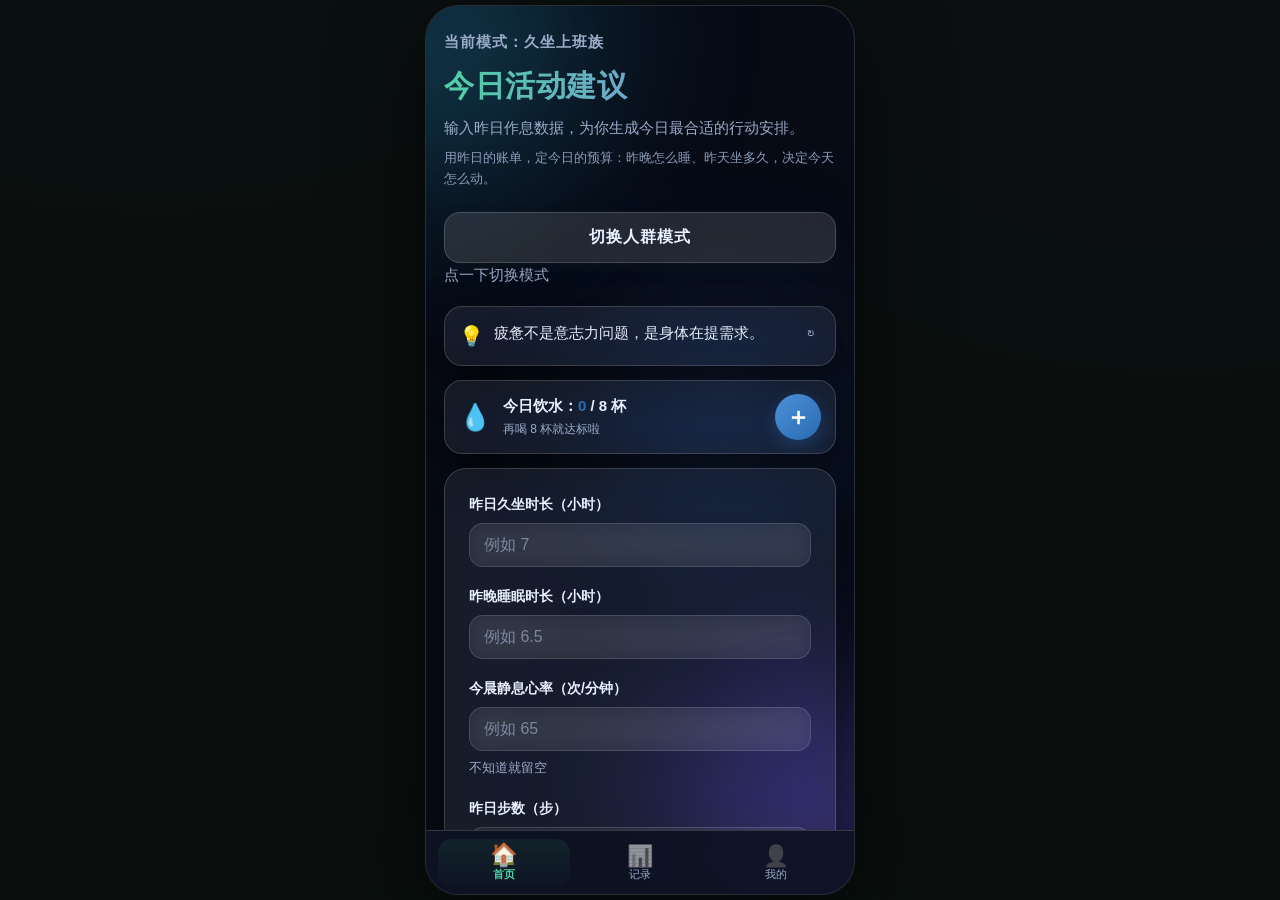
==== commit fa2ffe6c: "app更新" ====
--- a/index.html
+++ b/index.html
@@ -12,7 +12,7 @@
       document.documentElement.setAttribute('data-theme', (h >= 6 && h < 18) ? 'day' : 'night');
     })();
   </script>
-  <link rel="stylesheet" href="style.css?v=19">
+  <link rel="stylesheet" href="style.css?v=20">
   <!-- PWA：添加到主屏幕所需 -->
   <link rel="manifest" href="manifest.json">
   <meta name="theme-color" content="#2f7d5b">
@@ -70,6 +70,16 @@
             <span class="quote-refresh" id="quoteRefresh" title="换一句" role="button" tabindex="0" aria-label="换一句金句">↻</span>
           </div>
 
+          <!-- 🆕 喝水打卡：一杯一记，localStorage 记录，跨天自动清零 -->
+          <div class="glass water-card" id="waterCard" aria-label="喝水打卡">
+            <span class="water-ico" aria-hidden="true">💧</span>
+            <div class="water-txt">
+              <strong>今日饮水：<em id="waterCount">0</em> / 8 杯</strong>
+              <span id="waterHint">每喝一杯点一下，跨天自动清零</span>
+            </div>
+            <button type="button" id="waterBtn" class="water-drop" aria-label="喝了一杯，记一杯">＋</button>
+          </div>
+
           <!-- 输入表单：结果全部放进底部抽屉 -->
           <section class="glass form-card" aria-label="输入数据">
             <div class="field" id="fieldSedentary">
@@ -95,6 +105,11 @@
             <button type="button" id="generateBtn" class="primary-btn">生成今天的建议</button>
             <p id="formError" class="form-error" role="alert" hidden></p>
           </section>
+
+          <!-- 🆕 呼吸放松入口：不用先出结果，首页随时可以放松 60 秒 -->
+          <button type="button" id="homeBreatheBtn" class="breathe-entry">
+            <span aria-hidden="true">🧘</span> 60 秒呼吸放松
+          </button>
 
           <!-- 🆕 久坐番茄钟：50 分钟专注计时，到点提醒起来活动 -->
           <div class="glass pomo-card" id="pomoCard">
@@ -138,6 +153,13 @@
             </div>
           </div>
 
+          <!-- 🆕 近 7 日活力值趋势：纯 CSS 柱状图，颜色随分数变化 -->
+          <div class="glass trend-card">
+            <h2>📈 近 7 日活力值趋势</h2>
+            <div class="trend-bars" id="trendBars" role="img" aria-label="最近 7 天活力值柱状图"></div>
+            <p class="trend-cap">每天取最后一次记录 · 柱子越高状态越好 · 没记录的天置灰</p>
+          </div>
+
           <div id="historyList" class="history-list"></div>
 
           <div class="history-foot">
@@ -159,6 +181,31 @@
             <p>你好，我是一名大四学生。做这个小工具的起点很简单：我自己常年久坐写代码，作息一乱，白天整个人都是懵的。网上能查到的健康知识又多又杂，看完更不知道"今天到底该干嘛"。</p>
             <p>所以我想把那些复杂的指标翻译成一句人话：今天该动还是该歇。所有建议都来自一张写死的规则表，不猜、不编、不吓唬人，也没有广告和追踪。</p>
             <p>这是我毕业前做的第一个完整的产品。如果你用着觉得有一点点用，就是对我最大的鼓励。</p>
+          </div>
+
+          <!-- 🆕 每日目标设置：保存到 localStorage，生成建议时给鼓励提示 -->
+          <div class="glass me-card goal-card">
+            <h2>⚙️ 每日目标设置</h2>
+            <div class="goal-row">
+              <label for="goalSteps">每日步数目标（步）</label>
+              <input type="number" id="goalSteps" inputmode="numeric" min="1000" max="50000" step="500" placeholder="默认 6000">
+            </div>
+            <div class="goal-row">
+              <label for="goalSedentary">久坐上限（小时）</label>
+              <input type="number" id="goalSedentary" inputmode="decimal" min="1" max="16" step="0.5" placeholder="默认 6">
+            </div>
+            <button type="button" id="saveGoalsBtn" class="pomo-btn">保存目标</button>
+            <p class="goal-cap">保存后，生成建议时会对照目标给你鼓励提示。</p>
+          </div>
+
+          <!-- 🆕 睡眠周期小科普：折叠文本，默认收起 -->
+          <div class="glass me-card edu-card">
+            <details>
+              <summary>📖 关于健康周期：为什么睡够 7 小时还不够？</summary>
+              <p>人的睡眠不是匀速的，而是以约 90 分钟为一个周期循环：浅睡 → 深睡 → 快速眼动（REM）。深睡负责修复身体，REM 负责整理情绪和记忆。</p>
+              <p>一晚理想状态会经历 4–5 个周期，所以 6–7.5 小时是大多数成年人的合理区间。醒在深睡阶段会格外昏沉（也就是「睡不醒」的元凶），醒在浅睡或 REM 结束时反而神清气爽——这就是为什么有时候睡得久不如睡得巧。</p>
+              <p>一个小技巧：与其纠结「几点睡」，不如固定「几点起」，让身体按 90 分钟的节奏倒推入睡时间，连续一两周，白天困倦感会明显减轻。</p>
+            </details>
           </div>
 
           <div class="glass me-card">
@@ -238,6 +285,9 @@
               <p class="taboo" id="tabooAdvice"></p>
             </div>
 
+            <!-- 🆕 目标提示：未达到个人目标时的鼓励语 -->
+            <div class="goal-tip" id="goalTip" hidden></div>
+
             <!-- 模块二：运动与拉伸处方 -->
             <div class="panel">
               <h2><span class="panel-ico">🏃</span>运动与拉伸处方</h2>
@@ -376,6 +426,6 @@
   </div><!-- /phone-shell -->
 
   <script src="html2canvas.min.js" onerror="this.onerror=null;this.src='https://fastly.jsdelivr.net/npm/html2canvas@1.4.1/dist/html2canvas.min.js'"></script>
-  <script src="script.js?v=19"></script>
+  <script src="script.js?v=20"></script>
 </body>
 </html>
--- a/style.css
+++ b/style.css
@@ -2028,3 +2028,238 @@
   .app-header h1 { font-size: 25px; }
   .pomo-time { font-size: 42px; }
 }
+
+/* ============================================================
+   v20 追加段：喝水打卡 / 呼吸入口 / 趋势图 / 目标设置 / 科普折叠
+   ============================================================ */
+
+/* ---------- 🆕 喝水打卡 ---------- */
+.water-card {
+  display: flex;
+  align-items: center;
+  gap: 12px;
+  margin: 0 0 14px;
+  padding: 13px 14px;
+  border-radius: 18px;
+}
+
+.water-ico { font-size: 26px; line-height: 1; flex: 0 0 auto; }
+
+.water-txt {
+  display: flex;
+  flex-direction: column;
+  gap: 2px;
+  min-width: 0;
+  flex: 1 1 auto;
+}
+
+.water-txt strong {
+  font-size: 15px;
+  font-weight: 800;
+  color: var(--ink);
+}
+
+.water-txt em {
+  font-style: normal;
+  font-weight: 800;
+  color: #2b6cb0;   /* 水滴蓝 */
+}
+
+.water-txt span {
+  font-size: 12px;
+  color: var(--muted);
+}
+
+.water-drop {
+  flex: 0 0 auto;
+  width: 46px;
+  height: 46px;
+  border: 0;
+  border-radius: 50%;
+  background: linear-gradient(135deg, #4a90d9, #2b6cb0);
+  color: #fff;
+  font-size: 24px;
+  font-weight: 800;
+  line-height: 1;
+  cursor: pointer;
+  box-shadow: 0 6px 16px rgba(43, 108, 176, 0.35);
+  transition: transform 0.15s ease, box-shadow 0.2s ease;
+}
+
+.water-drop:active {
+  transform: scale(0.88);
+  box-shadow: 0 3px 8px rgba(43, 108, 176, 0.3);
+}
+
+/* ---------- 🆕 首页呼吸放松入口 ---------- */
+.breathe-entry {
+  display: flex;
+  align-items: center;
+  justify-content: center;
+  gap: 8px;
+  width: 100%;
+  margin: 14px 0 2px;
+  padding: 13px;
+  border-radius: 16px;
+  border: 1px solid rgba(47, 133, 90, 0.4);
+  background: linear-gradient(135deg, rgba(47, 133, 90, 0.14), rgba(47, 133, 90, 0.04));
+  color: var(--accent);
+  font-family: inherit;
+  font-size: 15px;
+  font-weight: 700;
+  cursor: pointer;
+  transition: transform 0.16s ease, box-shadow 0.22s ease;
+}
+
+.breathe-entry:active {
+  transform: scale(0.97);
+  box-shadow: 0 4px 14px rgba(47, 133, 90, 0.2);
+}
+
+/* ---------- 🆕 近 7 日活力值趋势（纯 CSS 柱状图） ---------- */
+.trend-card {
+  margin: 0 0 16px;
+  padding: 16px;
+  border-radius: 20px;
+}
+
+.trend-card h2 {
+  margin: 0 0 14px;
+  font-size: 16px;
+  color: var(--ink);
+}
+
+.trend-bars {
+  display: flex;
+  align-items: stretch;
+  gap: 8px;
+  height: 150px;
+}
+
+.trend-col {
+  flex: 1 1 0;
+  min-width: 0;
+  display: flex;
+  flex-direction: column;
+  align-items: center;
+  gap: 5px;
+}
+
+.trend-score {
+  font-size: 11px;
+  font-weight: 800;
+  font-variant-numeric: tabular-nums;
+  color: var(--ink);
+  line-height: 1;
+}
+
+.trend-bar {
+  flex: 1 1 auto;
+  width: 100%;
+  max-width: 34px;
+  display: flex;
+  align-items: flex-end;
+  border-radius: 8px;
+  background: var(--ring-track);
+  overflow: hidden;
+}
+
+.trend-fill {
+  display: block;
+  width: 100%;
+  border-radius: 8px 8px 0 0;
+  transition: height 0.6s cubic-bezier(0.22, 0.85, 0.25, 1);
+}
+
+/* 颜色随分数变化：红 / 黄 / 绿，没记录置灰 */
+.trend-fill.t-low  { background: linear-gradient(180deg, #e05c50, #c04a3f); }
+.trend-fill.t-mid  { background: linear-gradient(180deg, #e0a53f, #c98d2c); }
+.trend-fill.t-high { background: linear-gradient(180deg, #3fae76, #2f7d5b); }
+.trend-fill.t-none { background: var(--muted); opacity: 0.35; }
+
+.trend-day {
+  font-size: 10.5px;
+  color: var(--muted);
+  line-height: 1;
+  white-space: nowrap;
+}
+
+.trend-cap {
+  margin: 12px 0 0;
+  font-size: 11.5px;
+  color: var(--muted);
+}
+
+/* ---------- 🆕 我的页：目标设置 ---------- */
+.goal-card .goal-row {
+  display: flex;
+  flex-direction: column;
+  gap: 5px;
+  margin-bottom: 12px;
+}
+
+.goal-card .goal-row label {
+  font-size: 13px;
+  font-weight: 600;
+  color: var(--muted);
+}
+
+.goal-card .goal-row input {
+  width: 100%;
+  padding: 11px 12px;
+  border-radius: 12px;
+  border: 1px solid var(--glass-border);
+  background: var(--glass-inner);
+  color: var(--ink);
+  font-family: inherit;
+}
+
+.goal-card .pomo-btn { width: 100%; margin-top: 2px; }
+
+.goal-cap {
+  margin: 10px 0 0;
+  font-size: 12px;
+  color: var(--muted);
+}
+
+/* ---------- 🆕 我的页：健康周期折叠科普 ---------- */
+.edu-card details summary {
+  cursor: pointer;
+  font-size: 15px;
+  font-weight: 700;
+  color: var(--ink);
+  list-style: none;
+  user-select: none;
+}
+
+.edu-card details summary::-webkit-details-marker { display: none; }
+
+/* 折叠箭头：收起朝右，展开朝下 */
+.edu-card details summary::before {
+  content: '▸';
+  display: inline-block;
+  margin-right: 6px;
+  color: var(--accent);
+  transition: transform 0.2s ease;
+}
+
+.edu-card details[open] summary::before { transform: rotate(90deg); }
+
+.edu-card details p {
+  margin: 10px 0 0;
+  font-size: 13.5px;
+  line-height: 1.85;
+  color: var(--muted);
+}
+
+/* ---------- 🆕 结果抽屉里的目标提示 ---------- */
+.goal-tip {
+  margin: 0 0 4px;
+  padding: 12px 14px;
+  border-radius: 14px;
+  border: 1px solid rgba(47, 133, 90, 0.35);
+  background: linear-gradient(135deg, rgba(47, 133, 90, 0.12), rgba(47, 133, 90, 0.03));
+  font-size: 13.5px;
+  line-height: 1.8;
+  color: var(--ink);
+}
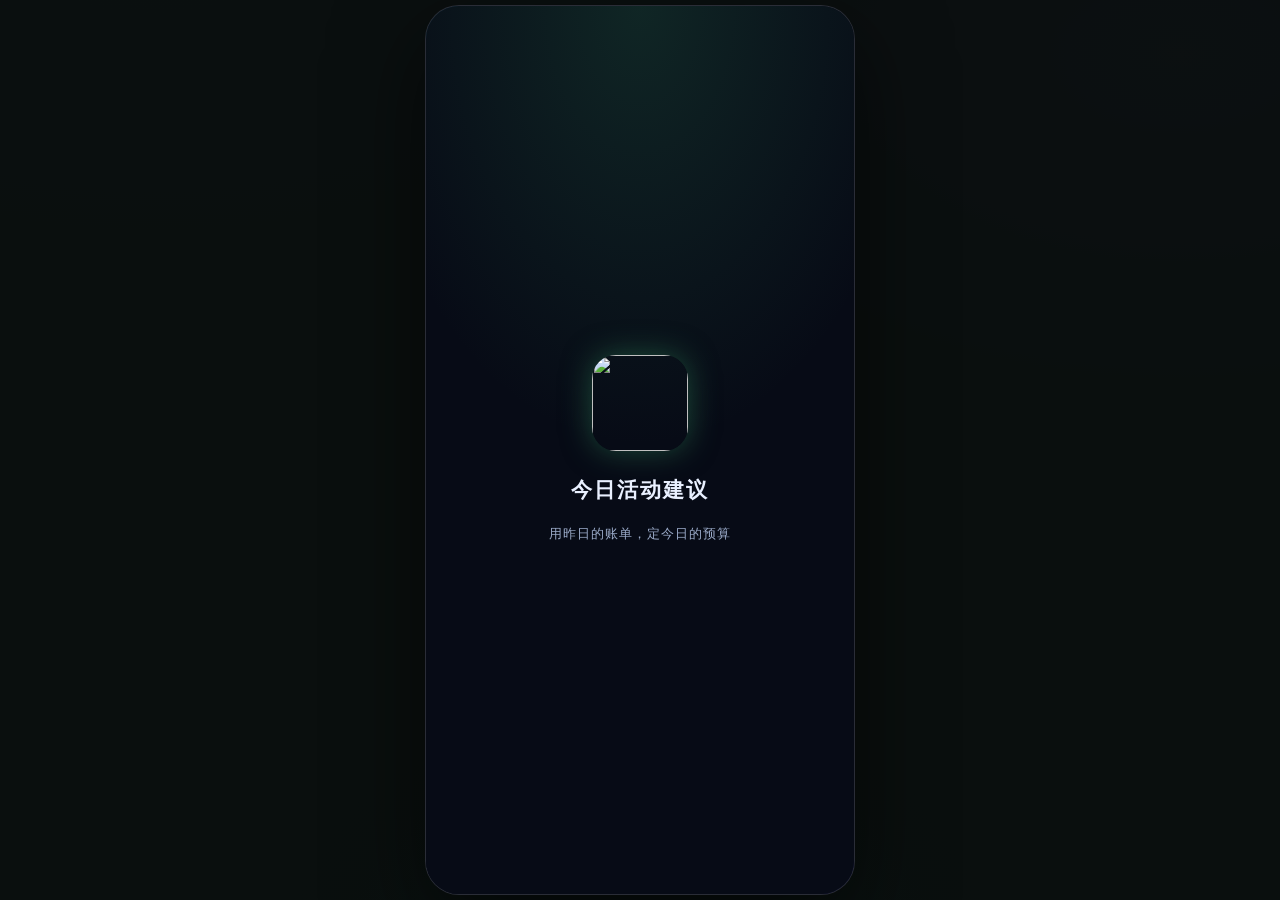
==== commit d765032b: "特效" ====
--- a/index.html
+++ b/index.html
@@ -12,7 +12,7 @@
       document.documentElement.setAttribute('data-theme', (h >= 6 && h < 18) ? 'day' : 'night');
     })();
   </script>
-  <link rel="stylesheet" href="style.css?v=20">
+  <link rel="stylesheet" href="style.css?v=21">
   <!-- PWA：添加到主屏幕所需 -->
   <link rel="manifest" href="manifest.json">
   <meta name="theme-color" content="#2f7d5b">
@@ -41,6 +41,13 @@
   <div class="phone-shell">
     <div class="phone" id="phone">
 
+      <!-- 🆕 启动屏：全屏覆盖，图标呼吸发光，2 秒后向上滑出 -->
+      <div class="splash" id="splash" aria-hidden="true">
+        <img class="splash-icon" src="icon-192.png" alt="" draggable="false">
+        <p class="splash-name">今日活动建议</p>
+        <p class="splash-sub">用昨日的账单，定今日的预算</p>
+      </div>
+
       <!-- 动态流光背景：只在手机壳内部漂移 -->
       <div class="aurora" aria-hidden="true">
         <span class="blob blob-1"></span>
@@ -64,14 +71,14 @@
           </header>
 
           <!-- 🆕 健康金句盲盒：每次刷新随机一句，打字机效果，纯本地不花钱 -->
-          <div class="glass quote-card" id="quoteCard" aria-label="今日健康金句">
+          <div class="glass glow-card quote-card" id="quoteCard" aria-label="今日健康金句">
             <span class="quote-ico" aria-hidden="true">💡</span>
             <p class="quote-text" id="quoteText" aria-live="polite"></p>
             <span class="quote-refresh" id="quoteRefresh" title="换一句" role="button" tabindex="0" aria-label="换一句金句">↻</span>
           </div>
 
           <!-- 🆕 喝水打卡：一杯一记，localStorage 记录，跨天自动清零 -->
-          <div class="glass water-card" id="waterCard" aria-label="喝水打卡">
+          <div class="glass glow-card water-card" id="waterCard" aria-label="喝水打卡">
             <span class="water-ico" aria-hidden="true">💧</span>
             <div class="water-txt">
               <strong>今日饮水：<em id="waterCount">0</em> / 8 杯</strong>
@@ -81,7 +88,7 @@
           </div>
 
           <!-- 输入表单：结果全部放进底部抽屉 -->
-          <section class="glass form-card" aria-label="输入数据">
+          <section class="glass glow-card form-card" aria-label="输入数据">
             <div class="field" id="fieldSedentary">
               <label for="sedentary">昨日久坐时长（小时）</label>
               <input type="number" id="sedentary" inputmode="decimal" placeholder="例如 7" min="0" max="24" step="0.1" required>
@@ -112,7 +119,7 @@
           </button>
 
           <!-- 🆕 久坐番茄钟：50 分钟专注计时，到点提醒起来活动 -->
-          <div class="glass pomo-card" id="pomoCard">
+          <div class="glass glow-card pomo-card" id="pomoCard">
             <div class="pomo-head">
               <h2>🍅 久坐番茄钟</h2>
               <p class="pomo-cap">每坐 50 分钟，就该起来活动 2 分钟。</p>
@@ -145,7 +152,7 @@
           </header>
 
           <!-- 🆕 连续打卡天数：按生成建议的日期统计 -->
-          <div class="glass streak-card" id="streakCard">
+          <div class="glass glow-card streak-card" id="streakCard">
             <span class="streak-fire" aria-hidden="true">🔥</span>
             <div class="streak-txt">
               <strong id="streakDays">0</strong>
@@ -154,7 +161,7 @@
           </div>
 
           <!-- 🆕 近 7 日活力值趋势：纯 CSS 柱状图，颜色随分数变化 -->
-          <div class="glass trend-card">
+          <div class="glass glow-card trend-card">
             <h2>📈 近 7 日活力值趋势</h2>
             <div class="trend-bars" id="trendBars" role="img" aria-label="最近 7 天活力值柱状图"></div>
             <p class="trend-cap">每天取最后一次记录 · 柱子越高状态越好 · 没记录的天置灰</p>
@@ -176,7 +183,7 @@
           </header>
 
           <!-- 🆕 开发者的话 -->
-          <div class="glass me-card dev-card">
+          <div class="glass glow-card me-card dev-card">
             <h2>👋 开发者的话</h2>
             <p>你好，我是一名大四学生。做这个小工具的起点很简单：我自己常年久坐写代码，作息一乱，白天整个人都是懵的。网上能查到的健康知识又多又杂，看完更不知道"今天到底该干嘛"。</p>
             <p>所以我想把那些复杂的指标翻译成一句人话：今天该动还是该歇。所有建议都来自一张写死的规则表，不猜、不编、不吓唬人，也没有广告和追踪。</p>
@@ -184,7 +191,7 @@
           </div>
 
           <!-- 🆕 每日目标设置：保存到 localStorage，生成建议时给鼓励提示 -->
-          <div class="glass me-card goal-card">
+          <div class="glass glow-card me-card goal-card">
             <h2>⚙️ 每日目标设置</h2>
             <div class="goal-row">
               <label for="goalSteps">每日步数目标（步）</label>
@@ -199,7 +206,7 @@
           </div>
 
           <!-- 🆕 睡眠周期小科普：折叠文本，默认收起 -->
-          <div class="glass me-card edu-card">
+          <div class="glass glow-card me-card edu-card">
             <details>
               <summary>📖 关于健康周期：为什么睡够 7 小时还不够？</summary>
               <p>人的睡眠不是匀速的，而是以约 90 分钟为一个周期循环：浅睡 → 深睡 → 快速眼动（REM）。深睡负责修复身体，REM 负责整理情绪和记忆。</p>
@@ -208,13 +215,13 @@
             </details>
           </div>
 
-          <div class="glass me-card">
+          <div class="glass glow-card me-card">
             <h2>📮 联系我</h2>
             <p>觉得有用？有问题或建议？<a href="mailto:2179369131@qq.com">2179369131@qq.com</a></p>
             <p>项目开源在 GitHub：<a href="https://github.com/jiaozuo-ren/shift-health-v1" target="_blank" rel="noopener">github.com/jiaozuo-ren</a></p>
           </div>
 
-          <div class="glass me-card">
+          <div class="glass glow-card me-card">
             <h2>⚠️ 免责声明</h2>
             <p>本工具只做固定规则判断，输出内容仅为一般性的活动建议，不构成任何医疗诊断或治疗意见。如果你有基础疾病、正在服药，或出现胸痛、头晕、气短等明显不适，请及时就医，不要依赖本工具。</p>
           </div>
@@ -260,7 +267,7 @@
           <div class="sheet-body" id="sheetBody">
 
             <!-- 巨大的动态环形活力值 -->
-            <div class="panel ring-panel">
+            <div class="panel glow-card ring-panel">
               <div class="ring-wrap">
                 <svg class="ring" viewBox="0 0 220 220" role="img" aria-label="今日活力值环形进度">
                   <circle class="ring-track" cx="110" cy="110" r="92"></circle>
@@ -270,6 +277,8 @@
                   <span class="ring-score" id="vitalityScore">--</span>
                   <span class="ring-label">今日活力值</span>
                 </div>
+                <!-- 🆕 生成时的科技扫描光环：结果出来后消失 -->
+                <div class="ring-scan" id="ringScan" aria-hidden="true"><span class="ring-scan-line"></span></div>
                 <!-- 动态情绪小精灵：随分数换图标和动画 -->
                 <span class="ring-emoji" id="ringEmoji" aria-hidden="true">🙂</span>
               </div>
@@ -277,7 +286,7 @@
             </div>
 
             <!-- 模块一：状态诊断 -->
-            <div class="panel">
+            <div class="panel glow-card">
               <h2><span class="panel-ico">💡</span>状态诊断</h2>
               <p class="risk-badge" id="riskBadge"></p>
               <p class="cause" id="causeExplain"></p>
@@ -289,21 +298,21 @@
             <div class="goal-tip" id="goalTip" hidden></div>
 
             <!-- 模块二：运动与拉伸处方 -->
-            <div class="panel">
+            <div class="panel glow-card">
               <h2><span class="panel-ico">🏃</span>运动与拉伸处方</h2>
               <p class="panel-text" id="actionAdvice"></p>
               <p class="panel-text sub" id="microAdvice"></p>
             </div>
 
             <!-- 模块三：饮食与营养干预 -->
-            <div class="panel">
+            <div class="panel glow-card">
               <h2><span class="panel-ico">🥗</span>饮食与营养干预</h2>
               <p class="panel-text" id="nutritionAdvice"></p>
               <p class="panel-text sub" id="hydrationAdvice"></p>
             </div>
 
             <!-- 今天最该做的一件事 -->
-            <div class="panel key-panel">
+            <div class="panel glow-card key-panel">
               <h2><span class="panel-ico">🎯</span>今天最该做的一件事</h2>
               <p class="key-text" id="keyAdvice"></p>
             </div>
@@ -426,6 +435,6 @@
   </div><!-- /phone-shell -->
 
   <script src="html2canvas.min.js" onerror="this.onerror=null;this.src='https://fastly.jsdelivr.net/npm/html2canvas@1.4.1/dist/html2canvas.min.js'"></script>
-  <script src="script.js?v=20"></script>
+  <script src="script.js?v=21"></script>
 </body>
 </html>
--- a/style.css
+++ b/style.css
@@ -2263,3 +2263,172 @@
   line-height: 1.8;
   color: var(--ink);
 }
+
+/* ============================================================
+   v21 追加段：启动屏 / 光晕跟随 / 环形扫描 —— 纯视觉，零逻辑
+   ============================================================ */
+
+/* ---------- 1. App 启动屏：随日夜模式变色，2 秒向上滑出 ---------- */
+.splash {
+  position: absolute;
+  inset: 0;
+  z-index: 200;                      /* 盖住一切浮层（toast 120 之上） */
+  display: flex;
+  flex-direction: column;
+  align-items: center;
+  justify-content: center;
+  gap: 16px;
+  background:
+    radial-gradient(120% 90% at 50% 0%, rgba(47, 133, 90, 0.22), transparent 55%),
+    var(--bg-base);
+  transition: transform 0.65s cubic-bezier(0.6, 0.05, 0.35, 1), opacity 0.65s ease;
+  will-change: transform;
+}
+
+/* 上滑退场：transform + 渐隐，播完由 JS 置 hidden */
+.splash.is-leaving {
+  transform: translateY(-102%);
+  opacity: 0.35;
+}
+
+.splash-icon {
+  width: 96px;
+  height: 96px;
+  border-radius: 24px;
+  box-shadow: 0 0 30px rgba(47, 133, 90, 0.5);
+  animation: splashBreath 1.8s ease-in-out infinite;
+  user-select: none;
+  -webkit-user-drag: none;
+}
+
+/* 图标呼吸发光：放大 + 光晕强弱 */
+@keyframes splashBreath {
+  0%, 100% { transform: scale(1); box-shadow: 0 0 22px rgba(47, 133, 90, 0.35); }
+  50%      { transform: scale(1.07); box-shadow: 0 0 58px rgba(47, 133, 90, 0.75); }
+}
+
+.splash-name {
+  margin: 6px 0 0;
+  font-size: 21px;
+  font-weight: 800;
+  letter-spacing: 2px;
+  color: var(--ink);
+}
+
+.splash-sub {
+  margin: 0;
+  font-size: 12.5px;
+  letter-spacing: 1px;
+  color: var(--muted);
+}
+
+/* ---------- 2. 毛玻璃卡片的光晕跟随 ---------- */
+/* 原理：指针位置写进卡片自己的 --mx/--my，::after 用
+   radial-gradient 在那个坐标画一团柔光；.is-glowing 控制显隐 */
+.glow-card {
+  position: relative;
+  overflow: hidden;
+}
+
+.glow-card::after {
+  content: '';
+  position: absolute;
+  inset: 0;
+  z-index: 0;
+  border-radius: inherit;
+  background: radial-gradient(
+    260px circle at var(--mx, 50%) var(--my, 50%),
+    var(--glow-color, rgba(63, 174, 118, 0.16)),
+    transparent 68%
+  );
+  opacity: 0;
+  transition: opacity 0.4s ease;
+  pointer-events: none;              /* 绝不拦截点击 */
+}
+
+.glow-card.is-glowing::after { opacity: 1; }
+
+/* 夜间模式换成冷色调光晕，避免夜里刺眼 */
+[data-theme="night"] .glow-card::after {
+  background: radial-gradient(
+    260px circle at var(--mx, 50%) var(--my, 50%),
+    rgba(129, 178, 255, 0.14),
+    transparent 68%
+  );
+}
+
+/* ---------- 3. 生成时的科技扫描光环 ---------- */
+.ring-scan {
+  position: absolute;
+  inset: 0;
+  z-index: 3;
+  display: none;
+  align-items: center;
+  justify-content: center;
+  pointer-events: none;
+}
+
+.ring-scan.is-on { display: flex; }
+
+/* conic-gradient 扇形光弧 + mask 挖空成细环，绕中心匀速旋转 */
+.ring-scan-line {
+  position: absolute;
+  inset: 5%;
+  border-radius: 50%;
+  background: conic-gradient(
+    from 0deg,
+    transparent 0deg,
+    transparent 290deg,
+    rgba(63, 174, 118, 0.25) 330deg,
+    rgba(63, 174, 118, 0.95) 358deg,
+    transparent 360deg
+  );
+  -webkit-mask: radial-gradient(farthest-side, transparent calc(100% - 7px), #000 calc(100% - 6px));
+          mask: radial-gradient(farthest-side, transparent calc(100% - 7px), #000 calc(100% - 6px));
+  animation: ringScanSpin 0.9s linear infinite;
+}
+
+@keyframes ringScanSpin {
+  to { transform: rotate(360deg); }
+}
+
+/* 中心呼吸小圆点：扫描进行中的"雷达"感 */
+.ring-scan.is-on::after {
+  content: '';
+  width: 14px;
+  height: 14px;
+  border-radius: 50%;
+  background: rgba(63, 174, 118, 0.85);
+  box-shadow: 0 0 18px rgba(63, 174, 118, 0.8);
+  animation: scanDot 0.9s ease-in-out infinite;
+}
+
+@keyframes scanDot {
+  0%, 100% { transform: scale(0.8); opacity: 0.6; }
+  50%      { transform: scale(1.15); opacity: 1; }
+}
+
+/* ---------- 环形充满瞬间的高光脉冲 ---------- */
+/* 结果出来那一刻给进度条加 is-flash：描边瞬间变粗 + 强发光，1 秒内回落 */
+.ring-bar.is-flash {
+  animation: ringFlash 1s cubic-bezier(0.2, 0.8, 0.3, 1) 1;
+}
+
+@keyframes ringFlash {
+  0% {
+    stroke-width: 22;
+    filter: drop-shadow(0 0 22px currentColor) brightness(1.6);
+  }
+  100% {
+    stroke-width: 15;
+    filter: drop-shadow(0 0 8px currentColor) brightness(1);
+  }
+}
+
+/* ---------- 无障碍：系统开启"减少动态效果"时全部让位 ---------- */
+@media (prefers-reduced-motion: reduce) {
+  .splash { transition: none; }
+  .splash-icon { animation: none; }
+  .ring-scan { display: none !important; }   /* 静止的扫描弧没有意义，直接不显示 */
+  .ring-bar.is-flash { animation: none; }
+}
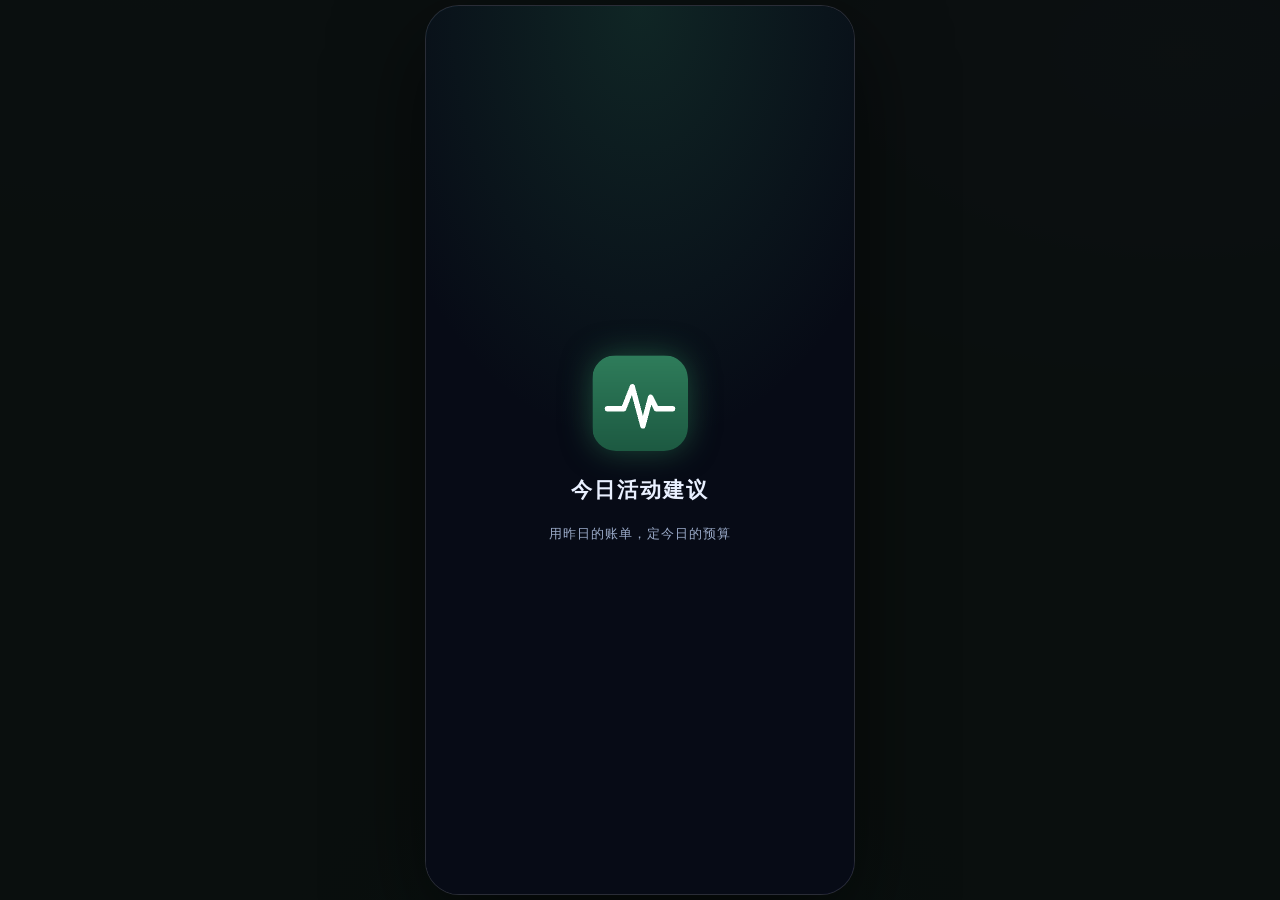
==== commit 5dc70449: "更新" ====
--- a/index.html
+++ b/index.html
@@ -12,7 +12,7 @@
       document.documentElement.setAttribute('data-theme', (h >= 6 && h < 18) ? 'day' : 'night');
     })();
   </script>
-  <link rel="stylesheet" href="style.css?v=21">
+  <link rel="stylesheet" href="style.css?v=22">
   <!-- PWA：添加到主屏幕所需 -->
   <link rel="manifest" href="manifest.json">
   <meta name="theme-color" content="#2f7d5b">
@@ -328,7 +328,7 @@
           <div class="sheet-dock">
             <button type="button" id="aiEntryBtn" class="dock-btn dock-ai">
               <span class="dock-ico" aria-hidden="true">🤖</span>
-              <span class="dock-txt"><strong>AI 私教</strong><em>结合昨天补两句</em></span>
+              <span class="dock-txt"><strong>AI 私教</strong><em>结合近 7 天趋势</em></span>
             </button>
             <button type="button" id="breatheBtn" class="dock-btn dock-breathe">
               <span class="dock-ico" aria-hidden="true">🧘</span>
@@ -399,6 +399,8 @@
               <span class="share-score-unit">/ 100</span>
             </div>
             <p class="share-vitality-label">今日活力值</p>
+            <!-- 🆕 社交传播文案：按分数动态生成，截图里最抢眼的一行 -->
+            <p class="share-roast" id="shareRoast" hidden></p>
             <p class="share-risk" id="shareRisk"></p>
             <div class="share-block">
               <h3>活动建议</h3>
@@ -435,6 +437,6 @@
   </div><!-- /phone-shell -->
 
   <script src="html2canvas.min.js" onerror="this.onerror=null;this.src='https://fastly.jsdelivr.net/npm/html2canvas@1.4.1/dist/html2canvas.min.js'"></script>
-  <script src="script.js?v=21"></script>
+  <script src="script.js?v=22"></script>
 </body>
 </html>
--- a/style.css
+++ b/style.css
@@ -1311,6 +1311,37 @@
   color: #ffd98a;
 }
 
+/* 🆕 传播文案：分数下方的一句话金句，截图时按分数换配色 */
+.share-roast {
+  display: inline-block;
+  max-width: 94%;
+  box-sizing: border-box;
+  margin: 16px auto 6px;
+  padding: 12px 22px;
+  font-size: 19px;
+  font-weight: 800;
+  line-height: 1.45;
+  letter-spacing: 0.5px;
+  color: #3a2600;
+  border-radius: 999px;
+  background: linear-gradient(135deg, #ffe9a3 0%, #ffb02e 100%);
+  box-shadow: 0 8px 22px rgba(0, 0, 0, 0.28);
+}
+
+/* 分数 60-79：稳住了，青绿系 */
+.share-roast.roast-mid {
+  color: #0c2e22;
+  background: linear-gradient(135deg, #a8f0d3 0%, #3fc294 100%);
+}
+
+/* 分数 < 60：电量告急，暖红系，自嘲感更强 */
+.share-roast.roast-low {
+  color: #40120c;
+  background: linear-gradient(135deg, #ffc3b6 0%, #ff6f57 100%);
+}
+
+.share-roast[hidden] { display: none; }
+
 .share-date {
   margin: 30px 0 0;
   font-size: 13px;
